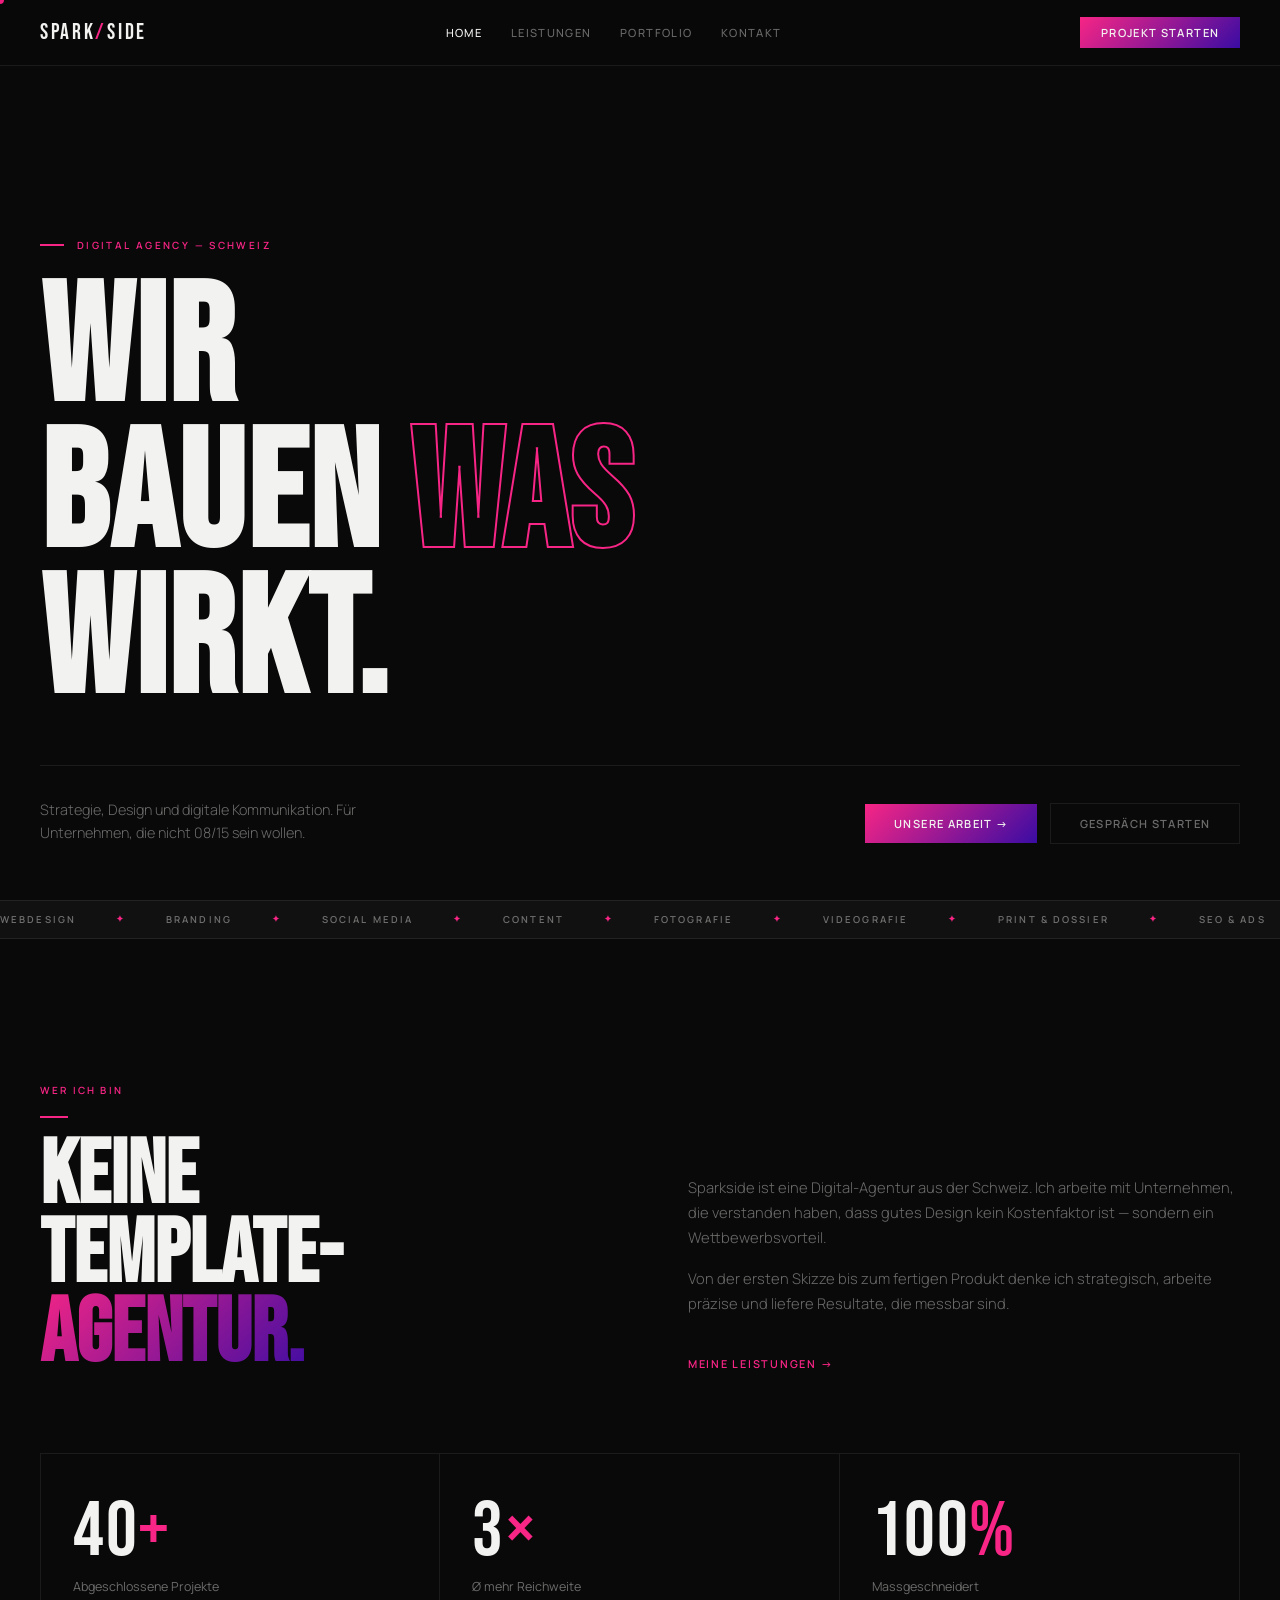
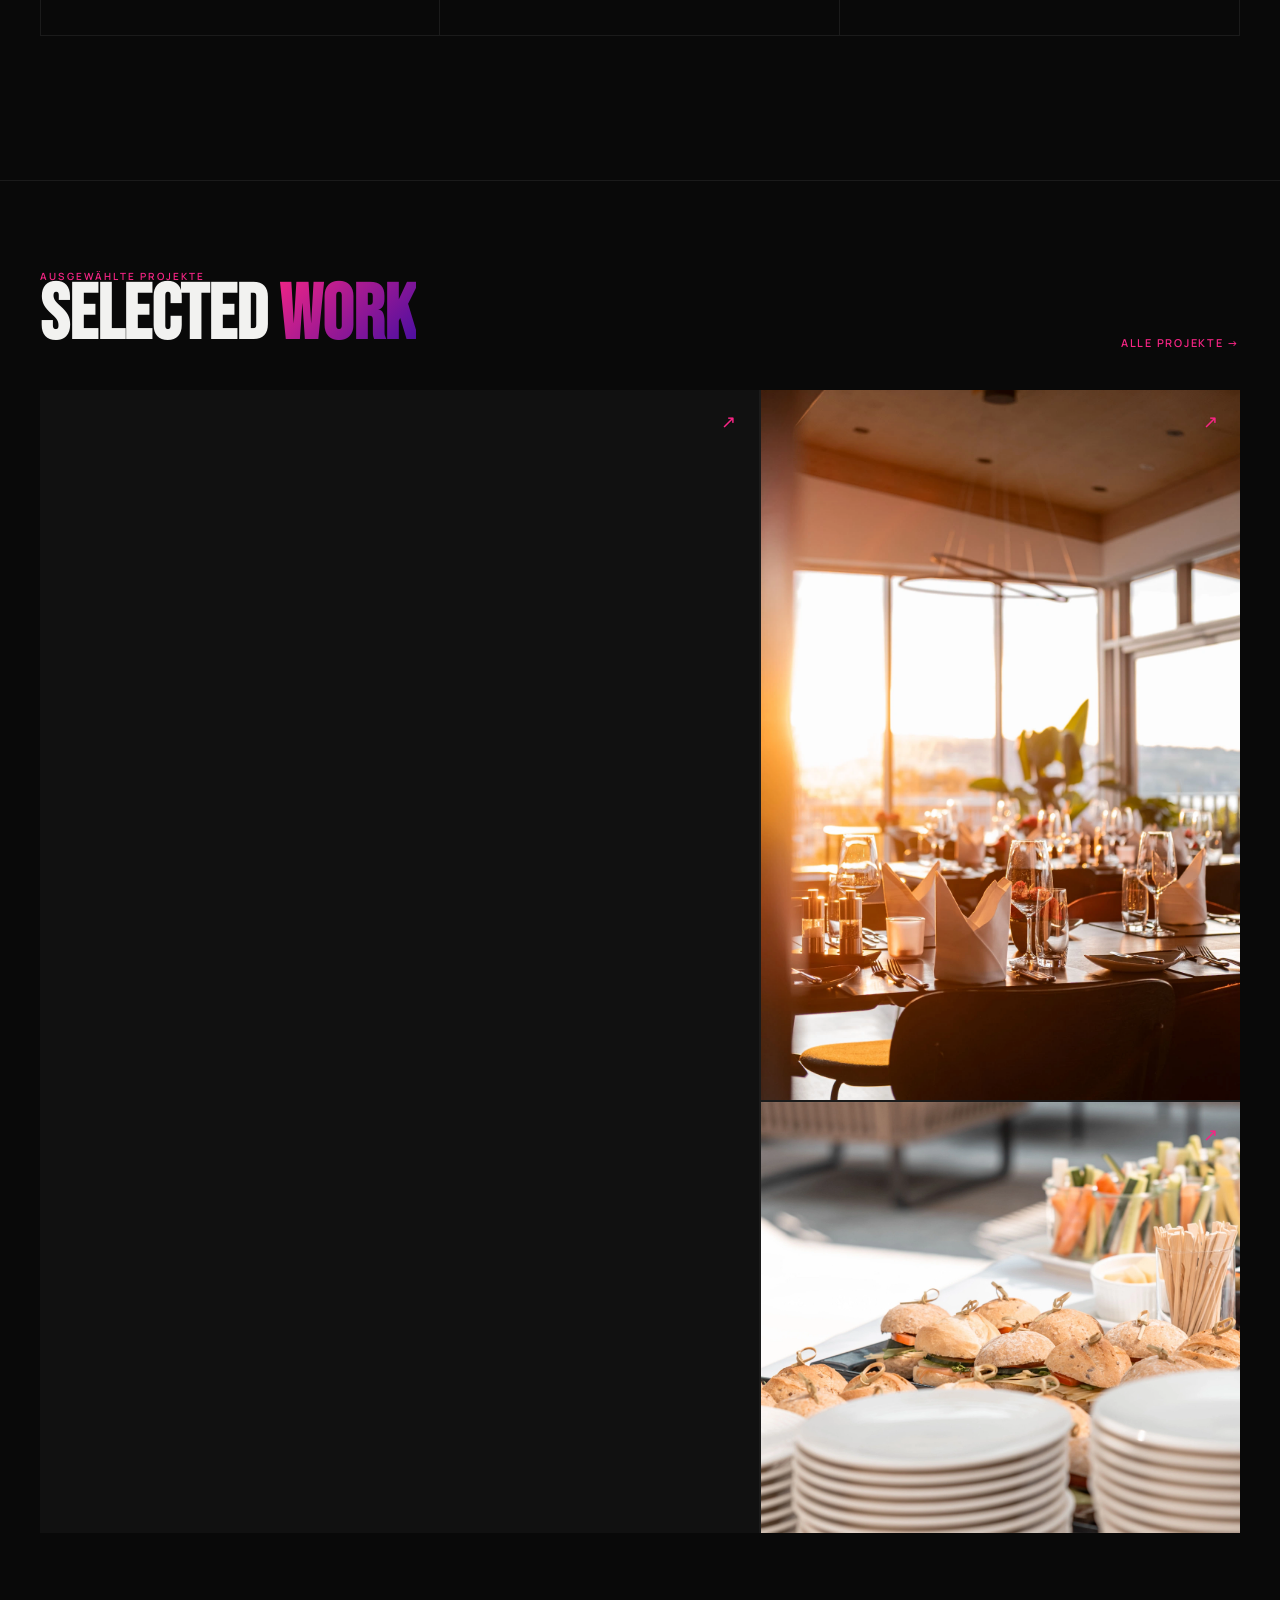
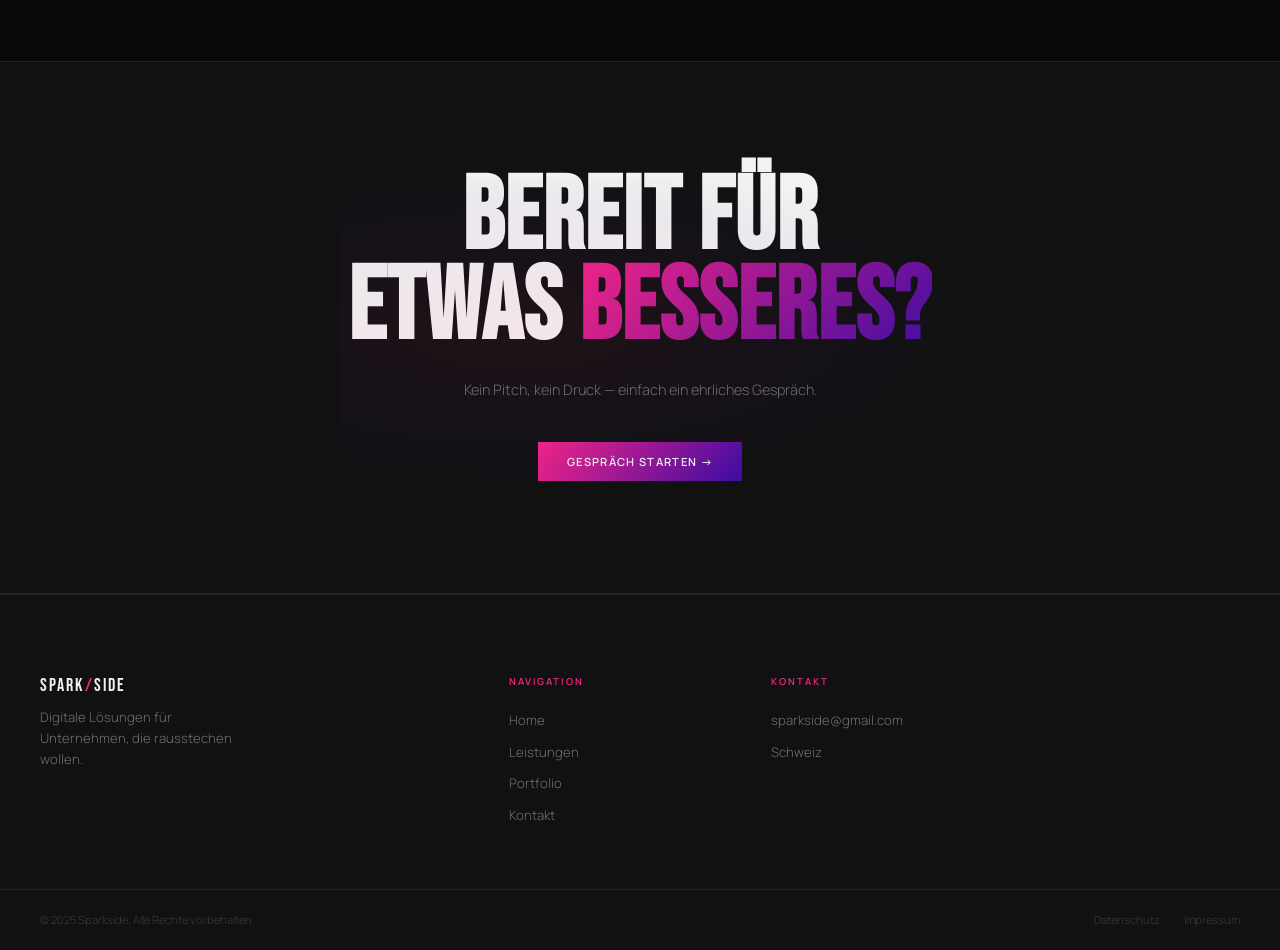
==== index.html @ 6afa2f3f "Initial commit: SparkSide website" ====
<!DOCTYPE html>
<html lang="de">

<head>
  <meta charset="UTF-8" />
  <meta name="viewport" content="width=device-width, initial-scale=1.0" />
  <title>Sparkside — Digital Agency</title>
  <link href="https://fonts.googleapis.com/css2?family=Bebas+Neue&family=Manrope:wght@300;400;500;600&display=swap"
    rel="stylesheet" />
  <link rel="stylesheet" href="style.css" />
</head>

<body>
  <div id="cur"></div>

  <nav id="nav">
    <div class="nav-in">
      <a class="logo" href="index.html">SPARK<span>/</span>SIDE</a>
      <ul class="nl">
        <li><a href="index.html" class="on">Home</a></li>
        <li><a href="services.html">Leistungen</a></li>
        <li><a href="portfolio.html">Portfolio</a></li>
        <li><a href="contact.html">Kontakt</a></li>
      </ul>
      <a class="ncta" href="contact.html?typ=projekt">Projekt starten</a>
      <button class="burg" id="burg" aria-label="Menü"><span></span><span></span><span></span></button>
    </div>
  </nav>

  <div class="drw" id="drw">
    <a href="index.html" onclick="closeDrawer()">Home</a>
    <a href="services.html" onclick="closeDrawer()">Leistungen</a>
    <a href="portfolio.html" onclick="closeDrawer()">Portfolio</a>
    <a href="contact.html" onclick="closeDrawer()">Kontakt</a>
    <a class="drw-cta" href="contact.html?typ=projekt" onclick="closeDrawer()">Projekt starten →</a>
  </div>

  <div class="spacer"></div>

  <main>
    <div class="hero">
      <p class="hero-kick rv">Digital Agency — Schweiz</p>
      <h1 class="rv d1">WIR<br>BAUEN <span class="st">WAS</span><br>WIRKT.</h1>
      <div class="hero-row rv d2">
        <p class="hero-sub">Strategie, Design und digitale Kommunikation. Für Unternehmen, die nicht 08/15 sein wollen.
        </p>
        <div class="hero-btns">
          <a class="btn btn-g" href="portfolio.html">Unsere Arbeit →</a>
          <a class="btn btn-o" href="contact.html">Gespräch starten</a>
        </div>
      </div>
    </div>

    <div class="tick-wrap">
      <div class="tick-t">
        <span>Webdesign</span><span class="s">✦</span><span>Branding</span><span class="s">✦</span>
        <span>Social Media</span><span class="s">✦</span><span>Content</span><span class="s">✦</span>
        <span>Fotografie</span><span class="s">✦</span><span>Videografie</span><span class="s">✦</span>
        <span>Print & Dossier</span><span class="s">✦</span><span>SEO & Ads</span><span class="s">✦</span>
        <span>Webdesign</span><span class="s">✦</span><span>Branding</span><span class="s">✦</span>
        <span>Social Media</span><span class="s">✦</span><span>Content</span><span class="s">✦</span>
        <span>Fotografie</span><span class="s">✦</span><span>Videografie</span><span class="s">✦</span>
        <span>Print & Dossier</span><span class="s">✦</span><span>SEO & Ads</span><span class="s">✦</span>
      </div>
    </div>

    <div class="intro">
      <div class="intro-g">
        <div class="rv">
          <p class="tag">Wer ich bin</p>
          <div style="width:28px;height:1.5px;background:var(--g);margin:1.2rem 0"></div>
          <h2>KEINE<br>TEMPLATE-<br><span>AGENTUR.</span></h2>
        </div>
        <div class="intro-r rv d2">
          <p>Sparkside ist eine Digital-Agentur aus der Schweiz. Ich arbeite mit Unternehmen, die verstanden haben, dass
            gutes Design kein Kostenfaktor ist — sondern ein Wettbewerbsvorteil.</p>
          <p>Von der ersten Skizze bis zum fertigen Produkt denke ich strategisch, arbeite präzise und liefere
            Resultate, die messbar sind.</p>
          <a class="tlink" style="margin-top:1.5rem" href="services.html">Meine Leistungen →</a>
        </div>
      </div>

      <div class="stats rv d3">
        <div class="stat">
          <div class="sn">40<span>+</span></div>
          <div class="sl">Abgeschlossene Projekte</div>
        </div>
        <div class="stat">
          <div class="sn">3<span>×</span></div>
          <div class="sl">Ø mehr Reichweite</div>
        </div>
        <div class="stat">
          <div class="sn">100<span>%</span></div>
          <div class="sl">Massgeschneidert</div>
        </div>
      </div>
    </div>

    <div class="sec" style="padding-top:5.5rem">
      <div class="wh rv">
        <div>
          <p class="tag">Ausgewählte Projekte</p>
          <h2>SELECTED <span>WORK</span></h2>
        </div>
        <a class="tlink" href="portfolio.html">Alle Projekte →</a>
      </div>

      <div class="wg rv d1">
        <!-- Featured: All in One Bar Ebikon -->
        <a class="wi tall" href="projekt-all-in-one-bar.html">
          <div class="wi-img">
            <video autoplay muted loop playsinline
              style="width:100%;height:100%;object-fit:cover;display:block;position:absolute;inset:0;">
              <source src="assets/videos/bar-reel.mp4" type="video/mp4" />
            </video>
          </div>
          <div class="wi-info">
            <div class="wi-title">ALL IN ONE BAR</div>
            <div class="wi-cat">Fotografie · Videografie · Content</div>
          </div>
          <div class="wi-arr">↗</div>
          <div class="wi-lbl" style="padding:1rem 1.4rem 1.4rem">
            <div>
              <div class="wi-lbl-t">All in One Bar Ebikon</div>
              <div class="wi-lbl-c">Fotografie · Videografie · Content</div>
            </div>
          </div>
        </a>

        <!-- Restaurant Sempia -->
        <a class="wi" href="projekt-sempia.html">
          <div class="wi-img">
            <img src="assets/sempia/_DSF0031.webp" alt="Restaurant Sempia Nottwil — Fotografie" loading="lazy" />
          </div>
          <div class="wi-info">
            <div class="wi-title">RESTAURANT SEMPIA</div>
            <div class="wi-cat">Fotografie · Video-Ad · Content</div>
          </div>
          <div class="wi-arr">↗</div>
          <div class="wi-lbl" style="padding:1rem 1.4rem 1.4rem">
            <div>
              <div class="wi-lbl-t">Restaurant Sempia Nottwil</div>
              <div class="wi-lbl-c">Fotografie · Video-Ad · Content</div>
            </div>
          </div>
        </a>

        <!-- Hotel Sempachersee -->
        <a class="wi" href="projekt-hotel-sempachersee.html">
          <div class="wi-img">
            <img src="assets/lago/lago-4.webp" alt="Hotel Sempachersee — Bar & Lounge LAGO" loading="lazy" />
          </div>
          <div class="wi-info">
            <div class="wi-title">HOTEL SEMPACHERSEE</div>
            <div class="wi-cat">Fotografie · Print Design · Grafik</div>
          </div>
          <div class="wi-arr">↗</div>
          <div class="wi-lbl" style="padding:1rem 1.4rem 1.4rem">
            <div>
              <div class="wi-lbl-t">Hotel Sempachersee</div>
              <div class="wi-lbl-c">Fotografie · Print Design · Grafik</div>
            </div>
          </div>
        </a>
      </div>
    </div>

    <div class="cta">
      <h2>BEREIT FÜR<br>ETWAS <span>BESSERES?</span></h2>
      <p>Kein Pitch, kein Druck — einfach ein ehrliches Gespräch.</p>
      <a class="btn btn-g" href="contact.html">Gespräch starten →</a>
    </div>
  </main>

  <footer class="foot">
    <div class="foot-top">
      <div>
        <div class="fl">SPARK<span>/</span>SIDE</div>
        <p class="ft-tag">Digitale Lösungen für Unternehmen, die rausstechen wollen.</p>
      </div>
      <div class="fcol">
        <h5>Navigation</h5>
        <ul>
          <li><a href="index.html">Home</a></li>
          <li><a href="services.html">Leistungen</a></li>
          <li><a href="portfolio.html">Portfolio</a></li>
          <li><a href="contact.html">Kontakt</a></li>
        </ul>
      </div>
      <div class="fcol">
        <h5>Kontakt</h5>
        <ul>
          <li><a href="mailto:sparkside@gmail.com">sparkside@gmail.com</a></li>
          <li><span style="font-size:.82rem;color:var(--dim)">Schweiz</span></li>
        </ul>
      </div>
    </div>
    <div class="foot-bot">
      <span class="fcp">© 2025 Sparkside. Alle Rechte vorbehalten.</span>
      <div class="flg"><a href="#">Datenschutz</a><a href="#">Impressum</a></div>
    </div>
  </footer>

  <script src="script.js"></script>
</body>

</html>
---- style.css ----
:root {
  --bg:    #090909;
  --bg2:   #111111;
  --bg3:   #191919;
  --g:     #f72585;
  --gd:    #c91f6c;
  --p2:    #3a0ca3;
  --grad:  linear-gradient(135deg, #f72585, #3a0ca3);
  --w:     #f2f2f0;
  --dim:   rgba(242,242,240,0.42);
  --dimr:  rgba(242,242,240,0.14);
  --bdr:   rgba(242,242,240,0.08);
  --fh:    'Bebas Neue', sans-serif;
  --fb:    'Manrope', sans-serif;
  --nav:   66px;
}

*,
*::before,
*::after {
  box-sizing: border-box;
  margin: 0;
  padding: 0;
}

html {
  scroll-behavior: smooth;
}

body {
  background: var(--bg);
  color: var(--w);
  font-family: var(--fb);
  font-weight: 300;
  -webkit-font-smoothing: antialiased;
  overflow-x: hidden;
}

a {
  color: inherit;
  text-decoration: none;
}

ul {
  list-style: none;
}

img,
svg {
  display: block;
  max-width: 100%;
}

button,
input,
select,
textarea {
  font: inherit;
}

/* Cursor */
#cur {
  position: fixed;
  width: 8px;
  height: 8px;
  background: var(--g);
  border-radius: 50%;
  pointer-events: none;
  z-index: 9999;
  transform: translate(-50%, -50%);
  transition: width .2s, height .2s;
  mix-blend-mode: difference;
}

#cur.big {
  width: 40px;
  height: 40px;
}

/* Nav */
nav {
  position: fixed;
  top: 0;
  left: 0;
  right: 0;
  height: var(--nav);
  z-index: 800;
  background: rgba(9,9,9,0.93);
  backdrop-filter: blur(18px);
  border-bottom: 1px solid var(--bdr);
  transition: border-color .3s, background .3s;
}

nav.sc {
  border-color: rgba(247,37,133,.18);
}

.nav-in {
  max-width: 1300px;
  margin: 0 auto;
  padding: 0 2.5rem;
  height: 100%;
  display: flex;
  align-items: center;
  justify-content: space-between;
  gap: 1rem;
}

.logo {
  font-family: var(--fh);
  font-size: 1.4rem;
  letter-spacing: .12em;
  color: var(--w);
  cursor: pointer;
  display: inline-flex;
  align-items: center;
  flex-shrink: 0;
}

.logo span {
  color: var(--g);
}

.nl {
  display: flex;
  align-items: center;
}

.nl li {
  display: flex;
}

.nl a {
  font-size: .7rem;
  font-weight: 500;
  letter-spacing: .12em;
  text-transform: uppercase;
  color: var(--dim);
  padding: .45rem .9rem;
  cursor: pointer;
  transition: color .2s;
  display: inline-flex;
  align-items: center;
}

.nl a:hover,
.nl a.on,
.nl a[aria-current="page"] {
  color: var(--w);
}

.ncta {
  font-size: .7rem;
  font-weight: 600;
  letter-spacing: .12em;
  text-transform: uppercase;
  color: var(--w);
  background: var(--grad);
  padding: .52rem 1.3rem;
  cursor: pointer;
  transition: filter .25s, transform .15s;
  display: inline-flex;
  align-items: center;
  justify-content: center;
  white-space: nowrap;
  flex-shrink: 0;
}

.ncta:hover {
  filter: brightness(1.14);
  transform: translateY(-1px);
}

.burg {
  display: none;
  flex-direction: column;
  gap: 5px;
  background: none;
  border: none;
  cursor: pointer;
  padding: 6px;
}

.burg span {
  display: block;
  width: 22px;
  height: 1.5px;
  background: var(--w);
  transition: transform .3s, opacity .3s;
}

.burg.open span:nth-child(1) {
  transform: translateY(6.5px) rotate(45deg);
}

.burg.open span:nth-child(2) {
  opacity: 0;
}

.burg.open span:nth-child(3) {
  transform: translateY(-6.5px) rotate(-45deg);
}

.drw {
  display: none;
  position: fixed;
  top: var(--nav);
  left: 0;
  right: 0;
  background: var(--bg2);
  border-bottom: 1px solid var(--bdr);
  padding: 2rem 2.5rem 3rem;
  z-index: 799;
}

.drw.open {
  display: block;
}

.drw a {
  display: block;
  font-family: var(--fh);
  font-size: 2.8rem;
  letter-spacing: .06em;
  color: var(--dim);
  padding: .2rem 0;
  border-bottom: 1px solid var(--bdr);
  cursor: pointer;
  transition: color .15s;
}

.drw a:hover {
  color: var(--g);
}

.drw-cta {
  display: inline-flex !important;
  align-items: center;
  justify-content: center;
  margin-top: 1.8rem;
  font-size: .7rem !important;
  font-family: var(--fb) !important;
  font-weight: 600;
  letter-spacing: .14em;
  text-transform: uppercase;
  background: var(--grad) !important;
  color: var(--w) !important;
  padding: .65rem 1.6rem !important;
  border: none !important;
  cursor: pointer;
  transition: filter .25s;
}

.drw-cta:hover {
  filter: brightness(1.14);
  color: var(--w) !important;
}

.spacer {
  height: var(--nav);
}

/* Shared */
main {
  width: 100%;
}

.tag {
  font-size: .62rem;
  font-weight: 600;
  letter-spacing: .22em;
  text-transform: uppercase;
  color: var(--g);
}

.w-wrap {
  max-width: 1300px;
  margin: 0 auto;
  padding: 0 2.5rem;
}

.sec {
  padding: 8rem 2.5rem;
  max-width: 1300px;
  margin: 0 auto;
}

.rv {
  opacity: 0;
  transform: translateY(28px);
  transition:
    opacity .75s cubic-bezier(.22,1,.36,1),
    transform .75s cubic-bezier(.22,1,.36,1);
}

.rv.in {
  opacity: 1;
  transform: none;
}

.rv.d1 { transition-delay: .1s; }
.rv.d2 { transition-delay: .2s; }
.rv.d3 { transition-delay: .3s; }
.rv.d4 { transition-delay: .4s; }

.tlink {
  font-size: .68rem;
  font-weight: 600;
  letter-spacing: .16em;
  text-transform: uppercase;
  color: var(--g);
  cursor: pointer;
  display: inline-flex;
  align-items: center;
  gap: .5rem;
  transition: gap .2s;
}

.tlink:hover {
  gap: .9rem;
}

.btn {
  font-size: .7rem;
  font-weight: 600;
  letter-spacing: .12em;
  text-transform: uppercase;
  padding: .75rem 1.8rem;
  cursor: pointer;
  border: none;
  display: inline-flex;
  align-items: center;
  justify-content: center;
  transition: background .2s, color .2s, transform .15s, border-color .2s, filter .25s;
  font-family: var(--fb);
  white-space: nowrap;
}

.btn:hover {
  transform: translateY(-2px);
}

.btn-g {
  background: var(--grad);
  color: var(--w);
}

.btn-g:hover {
  filter: brightness(1.14);
}

.btn-o {
  background: transparent;
  color: var(--dim);
  border: 1px solid var(--bdr);
}

.btn-o:hover {
  color: var(--w);
  border-color: var(--dimr);
}

/* Hero */
.hero {
  min-height: calc(100vh - var(--nav));
  display: flex;
  flex-direction: column;
  justify-content: flex-end;
  padding: 0 2.5rem 3.5rem;
  max-width: 1300px;
  margin: 0 auto;
}

.hero-kick {
  font-size: .62rem;
  font-weight: 600;
  letter-spacing: .24em;
  text-transform: uppercase;
  color: var(--g);
  margin-bottom: 1.6rem;
  display: flex;
  align-items: center;
  gap: .8rem;
}

.hero-kick::before {
  content: '';
  width: 24px;
  height: 1.5px;
  background: var(--g);
}

.hero h1 {
  font-family: var(--fh);
  font-size: clamp(5rem, 13vw, 14rem);
  line-height: .88;
  letter-spacing: .01em;
  color: var(--w);
}

.hero h1 .st {
  color: transparent;
  -webkit-text-stroke: 2px var(--g);
}

.hero-row {
  display: flex;
  align-items: flex-end;
  justify-content: space-between;
  margin-top: 3rem;
  padding-top: 2rem;
  border-top: 1px solid var(--bdr);
  flex-wrap: wrap;
  gap: 2rem;
}

.hero-sub {
  font-size: .9rem;
  color: var(--dim);
  max-width: 320px;
  line-height: 1.6;
}

.hero-btns {
  display: flex;
  gap: .8rem;
  align-items: center;
  flex-wrap: wrap;
}

/* Ticker */
.tick-wrap {
  overflow: hidden;
  border-top: 1px solid var(--bdr);
  border-bottom: 1px solid var(--bdr);
  background: var(--bg2);
  padding: .75rem 0;
}

.tick-t {
  display: flex;
  gap: 2.5rem;
  animation: tick 26s linear infinite;
  white-space: nowrap;
  width: max-content;
}

.tick-t span {
  font-size: .6rem;
  font-weight: 600;
  letter-spacing: .22em;
  text-transform: uppercase;
  color: var(--dim);
  flex-shrink: 0;
}

.tick-t .s {
  color: var(--g);
  font-size: .55rem;
}

@keyframes tick {
  from { transform: translateX(0); }
  to   { transform: translateX(-50%); }
}

/* Intro */
.intro {
  padding: 9rem 2.5rem;
  max-width: 1300px;
  margin: 0 auto;
  border-bottom: 1px solid var(--bdr);
}

.intro-g {
  display: grid;
  grid-template-columns: 1fr 1fr;
  gap: 6rem;
  align-items: end;
}

.intro-g h2 {
  font-family: var(--fh);
  font-size: clamp(3rem, 7vw, 7rem);
  line-height: .88;
  color: var(--w);
}

.intro-g h2 span {
  background: var(--grad);
  -webkit-background-clip: text;
  -webkit-text-fill-color: transparent;
  background-clip: text;
}

.intro-r p {
  font-size: .92rem;
  color: var(--dim);
  line-height: 1.7;
  margin-bottom: 1rem;
}

.stats {
  display: grid;
  grid-template-columns: repeat(3, 1fr);
  margin-top: 5rem;
  border: 1px solid var(--bdr);
}

.stat {
  padding: 2.5rem 2rem;
  border-right: 1px solid var(--bdr);
  transition: background .2s;
}

.stat:last-child {
  border-right: none;
}

.stat:hover {
  background: var(--bg2);
}

.sn {
  font-family: var(--fh);
  font-size: clamp(3rem, 6vw, 5.5rem);
  line-height: 1;
  color: var(--w);
  letter-spacing: .02em;
}

.sn span {
  color: var(--g);
}

.sl {
  font-size: .78rem;
  color: var(--dim);
  margin-top: .4rem;
  font-weight: 400;
}

/* Work */
.wh {
  display: flex;
  justify-content: space-between;
  align-items: flex-end;
  margin-bottom: 2.5rem;
  flex-wrap: wrap;
  gap: 1rem;
}

.wh h2 {
  font-family: var(--fh);
  font-size: clamp(3rem, 6vw, 6rem);
  line-height: .88;
  color: var(--w);
}

.wh h2 span {
  background: var(--grad);
  -webkit-background-clip: text;
  -webkit-text-fill-color: transparent;
  background-clip: text;
}

.wg {
  display: grid;
  grid-template-columns: 1.5fr 1fr;
  grid-template-rows: auto auto;
  gap: 2px;
  background: var(--bdr);
}

.wi {
  position: relative;
  overflow: hidden;
  background: var(--bg2);
  cursor: pointer;
  display: block;
}

.wi.tall {
  grid-row: 1 / 3;
}

.wi-img {
  overflow: hidden;
  height: 100%;
  min-height: 260px;
}

.wi-ph {
  width: 100%;
  height: 100%;
  min-height: inherit;
  display: flex;
  align-items: center;
  justify-content: center;
  transition: transform .7s cubic-bezier(.22,1,.36,1);
}

.wi:hover .wi-ph {
  transform: scale(1.04);
}

.ph1 { background: #101210; }
.ph2 { background: #0e0e14; }
.ph3 { background: #100e0e; }

.wi-ph span {
  font-size: .58rem;
  letter-spacing: .14em;
  text-transform: uppercase;
  color: rgba(242,242,240,.1);
}

.wi::before {
  content: '';
  position: absolute;
  bottom: 0;
  left: 0;
  height: 2px;
  width: 0;
  background: var(--grad);
  transition: width .4s cubic-bezier(.22,1,.36,1);
  z-index: 2;
}

.wi:hover::before {
  width: 100%;
}

.wi-info {
  position: absolute;
  bottom: 0;
  left: 0;
  right: 0;
  padding: 1.4rem 1.6rem;
  background: linear-gradient(to top, rgba(9,9,9,.88) 0%, transparent 100%);
  transform: translateY(4px);
  opacity: 0;
  transition: opacity .3s, transform .3s;
}

.wi:hover .wi-info {
  opacity: 1;
  transform: none;
}

.wi-title {
  font-family: var(--fh);
  font-size: 1.3rem;
  letter-spacing: .05em;
  color: var(--w);
  margin-bottom: .2rem;
}

.wi-cat {
  font-size: .62rem;
  font-weight: 600;
  letter-spacing: .14em;
  text-transform: uppercase;
  color: var(--g);
}

.wi-arr {
  position: absolute;
  top: 1.2rem;
  right: 1.4rem;
  font-size: 1.1rem;
  color: var(--g);
  transition: transform .25s;
}

.wi:hover .wi-arr {
  transform: translate(3px, -3px);
}

.wi-lbl {
  padding: 1rem 0 .2rem;
  display: flex;
  justify-content: space-between;
  align-items: center;
}

.wi-lbl-t {
  font-family: var(--fh);
  font-size: .95rem;
  letter-spacing: .04em;
  color: var(--w);
}

.wi-lbl-c {
  font-size: .62rem;
  color: var(--dim);
}

/* CTA */
.cta {
  padding: 7rem 2.5rem;
  text-align: center;
  background: var(--bg2);
  border-top: 1px solid var(--bdr);
  border-bottom: 1px solid var(--bdr);
  position: relative;
  overflow: hidden;
}

.cta::after {
  content: '';
  position: absolute;
  top: 50%;
  left: 50%;
  transform: translate(-50%, -50%);
  width: 600px;
  height: 300px;
  background: radial-gradient(ellipse at 30%, rgba(247,37,133,.06) 0%, rgba(58,12,163,.04) 60%, transparent 80%);
  pointer-events: none;
}

.cta h2 {
  font-family: var(--fh);
  font-size: clamp(3rem, 8vw, 8.5rem);
  line-height: .88;
  color: var(--w);
  margin-bottom: 1.5rem;
  letter-spacing: .01em;
}

.cta h2 span {
  background: var(--grad);
  -webkit-background-clip: text;
  -webkit-text-fill-color: transparent;
  background-clip: text;
}

.cta p {
  font-size: .9rem;
  color: var(--dim);
  margin-bottom: 2.5rem;
  line-height: 1.6;
}

/* Page header */
.ph {
  padding: 6.5rem 2.5rem 4rem;
  max-width: 1300px;
  margin: 0 auto;
  border-bottom: 1px solid var(--bdr);
}

.ph h1 {
  font-family: var(--fh);
  font-size: clamp(4rem, 10vw, 10rem);
  line-height: .86;
  letter-spacing: .01em;
  color: var(--w);
  margin-top: 1.4rem;
}

.ph h1 span {
  background: var(--grad);
  -webkit-background-clip: text;
  -webkit-text-fill-color: transparent;
  background-clip: text;
}

/* Services */
.svl {
  max-width: 1300px;
  margin: 0 auto;
}

.svi {
  display: grid;
  grid-template-columns: 60px 1fr 140px;
  gap: 2.5rem;
  align-items: start;
  padding: 3rem 2.5rem;
  border-bottom: 1px solid var(--bdr);
  transition: background .2s;
  position: relative;
  overflow: hidden;
}

.svi::before {
  content: '';
  position: absolute;
  left: 0;
  top: 0;
  bottom: 0;
  width: 0;
  background: var(--grad);
  transition: width .4s cubic-bezier(.22,1,.36,1);
}

.svi:hover::before {
  width: 2px;
}

.svi:hover {
  background: var(--bg2);
}

.svi-n {
  font-family: var(--fh);
  font-size: .82rem;
  letter-spacing: .1em;
  color: var(--g);
  padding-top: .3rem;
}

.svi-b h3 {
  font-family: var(--fh);
  font-size: clamp(1.6rem, 3vw, 2.5rem);
  letter-spacing: .04em;
  color: var(--w);
  margin-bottom: .7rem;
  line-height: 1;
}

.svi-b p {
  font-size: .87rem;
  color: var(--dim);
  line-height: 1.65;
  max-width: 500px;
}

.stags {
  display: flex;
  flex-wrap: wrap;
  gap: .3rem;
  margin-top: 1rem;
}

.stag {
  font-size: .6rem;
  font-weight: 600;
  letter-spacing: .1em;
  text-transform: uppercase;
  border: 1px solid var(--bdr);
  color: var(--dim);
  padding: .2rem .55rem;
  transition: border-color .2s, color .2s;
}

.svi:hover .stag {
  border-color: rgba(247,37,133,.22);
  color: rgba(247,37,133,.75);
}

.svi-p {
  font-size: .8rem;
  color: var(--dim);
  padding-top: .3rem;
  text-align: right;
  font-weight: 400;
}

/* Portfolio */
.pg {
  max-width: 1300px;
  margin: 0 auto;
  padding: 4rem 2.5rem 8rem;
  display: grid;
  grid-template-columns: 1fr 1fr;
  gap: 2.5rem;
}

.pi {
  cursor: pointer;
  position: relative;
  display: block;
}

.pi-img {
  aspect-ratio: 4 / 3;
  overflow: hidden;
  position: relative;
}

.pi-in {
  width: 100%;
  height: 100%;
  transition: transform .65s cubic-bezier(.22,1,.36,1);
}

.pi:hover .pi-in {
  transform: scale(1.05);
}

.pph {
  display: flex;
  align-items: center;
  justify-content: center;
  font-size: .58rem;
  letter-spacing: .14em;
  text-transform: uppercase;
  color: rgba(242,242,240,.1);
}

.pi-line {
  height: 1.5px;
  background: var(--bdr);
  margin: 1.3rem 0 1.1rem;
  transition: background .3s;
}

.pi:hover .pi-line {
  background: var(--g);
}

.pi-meta {
  display: flex;
  justify-content: space-between;
  align-items: flex-end;
  gap: 1rem;
}

.pi-t {
  font-family: var(--fh);
  font-size: 1.2rem;
  letter-spacing: .05em;
  color: var(--w);
  margin-bottom: .25rem;
  line-height: 1;
}

.pi-c {
  font-size: .62rem;
  font-weight: 500;
  letter-spacing: .1em;
  text-transform: uppercase;
  color: var(--dim);
}

.pi-a {
  font-size: 1.1rem;
  color: var(--g);
  transition: transform .25s;
  flex-shrink: 0;
}

.pi:hover .pi-a {
  transform: translate(3px, -3px);
}

/* Contact */
.cg {
  max-width: 1300px;
  margin: 0 auto;
  padding: 0 2.5rem 8rem;
  display: grid;
  grid-template-columns: 1fr 1.15fr;
  gap: 7rem;
  align-items: start;
}

.cl h2 {
  font-family: var(--fh);
  font-size: clamp(3rem, 6vw, 6.5rem);
  line-height: .86;
  letter-spacing: .01em;
  color: var(--w);
  margin: 1.4rem 0 1.5rem;
}

.cl h2 span {
  background: var(--grad);
  -webkit-background-clip: text;
  -webkit-text-fill-color: transparent;
  background-clip: text;
}

.cl p {
  font-size: .9rem;
  color: var(--dim);
  line-height: 1.65;
  margin-bottom: 3rem;
}

.cdet {
  padding: 1.2rem 0;
  border-bottom: 1px solid var(--bdr);
  display: flex;
  gap: 1rem;
  align-items: flex-start;
}

.cdet-ic {
  width: 30px;
  height: 30px;
  flex-shrink: 0;
  border: 1px solid var(--bdr);
  display: flex;
  align-items: center;
  justify-content: center;
  margin-top: 2px;
  transition: border-color .2s;
}

.cdet:hover .cdet-ic {
  border-color: var(--g);
}

.cdet-ic svg {
  width: 12px;
  height: 12px;
  stroke: var(--g);
  fill: none;
  stroke-width: 1.8;
}

.cdet-l {
  font-size: .6rem;
  font-weight: 600;
  letter-spacing: .18em;
  text-transform: uppercase;
  color: var(--g);
  margin-bottom: .2rem;
}

.cdet-v {
  font-size: .87rem;
  color: var(--dim);
}

.cf {
  display: flex;
  flex-direction: column;
  gap: 1.2rem;
}

.fg {
  display: flex;
  flex-direction: column;
  gap: .45rem;
}

.fg label {
  font-size: .6rem;
  font-weight: 600;
  letter-spacing: .18em;
  text-transform: uppercase;
  color: var(--dim);
}

.fg input,
.fg textarea,
.fg select {
  background: var(--bg2);
  border: 1px solid var(--bdr);
  color: var(--w);
  font-family: var(--fb);
  font-size: .87rem;
  font-weight: 300;
  padding: .85rem 1rem;
  outline: none;
  width: 100%;
  transition: border-color .25s, background .25s;
  -webkit-appearance: none;
  appearance: none;
  border-radius: 0;
}

.fg input:focus,
.fg textarea:focus,
.fg select:focus {
  border-color: rgba(247,37,133,.5);
}

.fg select {
  background-image: url("data:image/svg+xml,%3Csvg xmlns='http://www.w3.org/2000/svg' width='10' height='6' viewBox='0 0 10 6'%3E%3Cpath d='M0 0l5 6 5-6z' fill='rgba(242,242,240,0.35)'/%3E%3C/svg%3E");
  background-repeat: no-repeat;
  background-position: right 1rem center;
  padding-right: 2.5rem;
}

.fg input::placeholder,
.fg textarea::placeholder {
  color: rgba(242,242,240,.18);
}

.fg textarea {
  resize: vertical;
  min-height: 125px;
}

.fg select option {
  background: var(--bg);
}

.fr {
  display: grid;
  grid-template-columns: 1fr 1fr;
  gap: 1.2rem;
}

.fsub {
  font-size: .72rem;
  font-weight: 600;
  letter-spacing: .14em;
  text-transform: uppercase;
  background: var(--grad);
  color: var(--w);
  border: none;
  padding: .95rem 2.5rem;
  cursor: pointer;
  align-self: flex-start;
  transition: filter .25s, transform .15s;
  margin-top: .3rem;
  font-family: var(--fb);
}

.fsub:hover {
  filter: brightness(1.14);
  transform: translateY(-1px);
}

.fsub:disabled {
  opacity: .5;
  cursor: not-allowed;
  transform: none;
}

/* Footer */
.foot {
  background: var(--bg2);
  border-top: 1px solid var(--bdr);
}

.foot-top {
  max-width: 1300px;
  margin: 0 auto;
  padding: 5rem 2.5rem 4rem;
  display: grid;
  grid-template-columns: 2fr 1fr 1fr 1fr;
  gap: 3.5rem;
}

.fl {
  font-family: var(--fh);
  font-size: 1.1rem;
  letter-spacing: .12em;
  color: var(--w);
  margin-bottom: .7rem;
}

.fl span {
  color: var(--g);
}

.ft-tag {
  font-size: .82rem;
  color: var(--dim);
  max-width: 200px;
  line-height: 1.6;
  margin-bottom: 1.6rem;
}

.fsoc {
  display: flex;
  gap: .5rem;
}

.fsoc a {
  width: 30px;
  height: 30px;
  border: 1px solid var(--bdr);
  display: flex;
  align-items: center;
  justify-content: center;
  color: var(--dim);
  transition: border-color .2s, color .2s;
}

.fsoc a:hover {
  border-color: var(--g);
  color: var(--g);
}

.fsoc svg {
  width: 12px;
  height: 12px;
  fill: currentColor;
}

.fcol h5 {
  font-size: .6rem;
  font-weight: 600;
  letter-spacing: .2em;
  text-transform: uppercase;
  color: var(--g);
  margin-bottom: 1.3rem;
}

.fcol ul {
  display: flex;
  flex-direction: column;
  gap: .6rem;
}

.fcol ul a,
.fcol ul span {
  font-size: .82rem;
  color: var(--dim);
  cursor: pointer;
  transition: color .2s;
}

.fcol ul a:hover {
  color: var(--w);
}

.foot-bot {
  border-top: 1px solid var(--bdr);
  max-width: 1300px;
  margin: 0 auto;
  padding: 1.4rem 2.5rem;
  display: flex;
  justify-content: space-between;
  align-items: center;
  flex-wrap: wrap;
  gap: 1rem;
}

.fcp {
  font-size: .7rem;
  color: rgba(242,242,240,.18);
}

.flg {
  display: flex;
  gap: 1.5rem;
}

.flg a {
  font-size: .7rem;
  color: rgba(242,242,240,.18);
  cursor: pointer;
  transition: color .2s;
}

.flg a:hover {
  color: var(--g);
}

/* Responsive */
@media (max-width: 960px) {
  .nl,
  .ncta {
    display: none;
  }

  .burg {
    display: flex;
  }

  .intro-g {
    grid-template-columns: 1fr;
    gap: 3rem;
  }

  .stats {
    grid-template-columns: 1fr 1fr;
  }

  .wg {
    grid-template-columns: 1fr;
  }

  .wi.tall {
    grid-row: auto;
  }

  .svi {
    grid-template-columns: 40px 1fr;
  }

  .svi-p {
    display: none;
  }

  .pg {
    grid-template-columns: 1fr;
  }

  .cg {
    grid-template-columns: 1fr;
    gap: 3rem;
  }

  .fr {
    grid-template-columns: 1fr;
  }

  .foot-top {
    grid-template-columns: 1fr 1fr;
    gap: 2.5rem;
  }
}

@media (max-width: 580px) {
  :root {
    --nav: 58px;
  }

  .hero,
  .sec,
  .ph,
  .pg,
  .cg,
  .svi,
  .intro,
  .cta,
  .foot-top,
  .foot-bot,
  .nav-in,
  .drw {
    padding-left: 1.25rem;
    padding-right: 1.25rem;
  }

  .stats {
    grid-template-columns: 1fr;
  }

  .foot-top {
    grid-template-columns: 1fr;
  }

  #cur {
    display: none;
  }

  .hero-btns {
    width: 100%;
  }

  .hero-btns .btn {
    width: 100%;
  }

  .pi-meta,
  .wh,
  .hero-row {
    align-items: flex-start;
  }
}

.form-msg {
  margin-bottom: 1.5rem;
  padding: 1rem 1.2rem;
  border: 1px solid var(--bdr);
  font-size: .82rem;
  line-height: 1.5;
  background: var(--bg2);
}

.form-msg.success {
  border-color: rgba(247, 37, 133, 0.35);
  color: var(--w);
}

.form-msg.error,
.form-msg.invalid-email,
.form-msg.send-error {
  border-color: rgba(255, 90, 90, 0.25);
  color: var(--w);
}
/* ============================================================
   IMAGE FILLS (real photos in .wi and .pi containers)
   ============================================================ */
.wi-img img,
.pi-img img {
  width: 100%;
  height: 100%;
  object-fit: cover;
  display: block;
  transition: transform .7s cubic-bezier(.22,1,.36,1);
}
.wi:hover .wi-img img { transform: scale(1.04); }
.pi:hover .pi-img img { transform: scale(1.05); }

.wi-img { min-height: 240px; }
.wi.tall .wi-img { min-height: 560px; }

/* ============================================================
   PORTFOLIO FILTER TABS
   ============================================================ */
.pf-tabs {
  display: flex;
  flex-wrap: wrap;
  gap: .4rem;
  margin-bottom: 3rem;
}
.pf-tab {
  font-size: .65rem;
  font-weight: 600;
  letter-spacing: .16em;
  text-transform: uppercase;
  padding: .5rem 1.2rem;
  cursor: pointer;
  background: transparent;
  color: var(--dim);
  border: 1px solid var(--bdr);
  transition: color .2s, background .2s, border-color .2s;
  font-family: var(--fb);
}
.pf-tab:hover { color: var(--w); border-color: rgba(247,37,133,.4); }
.pf-tab.active {
  background: var(--grad);
  color: var(--w);
  border-color: transparent;
}
.pi.pf-hidden { display: none !important; }

/* ============================================================
   FEATURED HERO CARD (All in One Bar on portfolio.html)
   ============================================================ */
.pi-hero {
  grid-column: 1 / -1;
  position: relative;
  overflow: hidden;
  display: block;
  cursor: pointer;
  aspect-ratio: 21 / 9;
  min-height: 380px;
}
.pi-hero-img {
  position: absolute;
  inset: 0;
}
.pi-hero-img img {
  width: 100%;
  height: 100%;
  object-fit: cover;
  transition: transform .9s cubic-bezier(.22,1,.36,1);
}
.pi-hero:hover .pi-hero-img img { transform: scale(1.04); }
.pi-hero-overlay {
  position: absolute;
  inset: 0;
  background: linear-gradient(to top, rgba(9,9,9,.88) 0%, rgba(9,9,9,.08) 55%, transparent 100%);
  display: flex;
  align-items: flex-end;
  padding: 2.5rem 3rem;
  transition: background .3s;
}
.pi-hero:hover .pi-hero-overlay {
  background: linear-gradient(to top, rgba(9,9,9,.94) 0%, rgba(9,9,9,.2) 55%, transparent 100%);
}
.pi-hero-title {
  font-family: var(--fh);
  font-size: clamp(2.8rem, 6vw, 6.5rem);
  line-height: .86;
  letter-spacing: .02em;
  color: var(--w);
  margin: .6rem 0 1rem;
}
.pi-hero-arr {
  position: absolute;
  top: 1.5rem;
  right: 1.8rem;
  font-size: 1.2rem;
  color: var(--g);
  transition: transform .25s;
}
.pi-hero:hover .pi-hero-arr { transform: translate(3px,-3px); }
.pi-hero::before {
  content: '';
  position: absolute;
  bottom: 0; left: 0;
  height: 2px; width: 0;
  background: var(--grad);
  transition: width .5s cubic-bezier(.22,1,.36,1);
  z-index: 2;
}
.pi-hero:hover::before { width: 100%; }

.pi-tags {
  display: flex;
  flex-wrap: wrap;
  gap: .4rem;
  margin-top: .4rem;
}
.pi-tag {
  font-size: .58rem;
  font-weight: 600;
  letter-spacing: .1em;
  text-transform: uppercase;
  border: 1px solid rgba(242,242,240,.18);
  color: rgba(242,242,240,.5);
  padding: .22rem .6rem;
}

/* 3-column portfolio grid */
.pg-3 {
  max-width: 1300px;
  margin: 0 auto;
  padding: 2.5rem 2.5rem 8rem;
  display: grid;
  grid-template-columns: repeat(3, 1fr);
  gap: 2.5rem;
}

/* ============================================================
   LIGHTBOX
   ============================================================ */
.lb {
  position: fixed;
  inset: 0;
  background: rgba(5,5,5,.97);
  z-index: 9000;
  display: flex;
  align-items: center;
  justify-content: center;
  opacity: 0;
  pointer-events: none;
  transition: opacity .25s;
}
.lb.open { opacity: 1; pointer-events: all; }
.lb-inner {
  max-width: 92vw;
  max-height: 92vh;
  display: flex;
  align-items: center;
  justify-content: center;
}
.lb-img {
  max-width: 92vw;
  max-height: 92vh;
  object-fit: contain;
  display: block;
  user-select: none;
}
.lb-close {
  position: fixed;
  top: 1.2rem; right: 1.2rem;
  width: 38px; height: 38px;
  background: rgba(242,242,240,.06);
  border: 1px solid rgba(242,242,240,.1);
  color: var(--w);
  font-size: 1rem;
  cursor: pointer;
  display: flex; align-items: center; justify-content: center;
  transition: background .2s, border-color .2s;
  font-family: var(--fb);
  line-height: 1;
}
.lb-close:hover { background: rgba(247,37,133,.2); border-color: rgba(247,37,133,.4); }
.lb-prev, .lb-next {
  position: fixed;
  top: 50%; transform: translateY(-50%);
  width: 42px; height: 42px;
  background: rgba(242,242,240,.06);
  border: 1px solid rgba(242,242,240,.1);
  color: var(--w);
  font-size: 1.1rem;
  cursor: pointer;
  display: flex; align-items: center; justify-content: center;
  transition: background .2s, border-color .2s;
  user-select: none;
  font-family: var(--fb);
}
.lb-prev { left: .8rem; }
.lb-next { right: .8rem; }
.lb-prev:hover, .lb-next:hover { background: rgba(247,37,133,.2); border-color: rgba(247,37,133,.4); }
.lb-count {
  position: fixed;
  bottom: 1.2rem; left: 50%;
  transform: translateX(-50%);
  font-size: .6rem;
  font-weight: 600;
  letter-spacing: .22em;
  text-transform: uppercase;
  color: var(--dim);
}

/* ============================================================
   GALLERY (CSS columns / masonry)
   ============================================================ */
.gal {
  columns: 3;
  column-gap: 4px;
}
.gal-item {
  break-inside: avoid;
  margin-bottom: 4px;
  cursor: zoom-in;
  position: relative;
  overflow: hidden;
  display: block;
}
.gal-item img {
  width: 100%;
  height: auto;
  display: block;
  transition: transform .5s cubic-bezier(.22,1,.36,1);
}
.gal-item:hover img { transform: scale(1.03); }
.gal-item::after {
  content: '';
  position: absolute;
  inset: 0;
  background: rgba(0,0,0,0);
  transition: background .3s;
}
.gal-item:hover::after { background: rgba(247,37,133,.05); }

/* ============================================================
   VIDEO SECTION
   ============================================================ */
.vid-grid {
  display: grid;
  grid-template-columns: repeat(auto-fit, minmax(280px, 1fr));
  gap: 1.5rem;
  margin: 1.5rem 0 3rem;
}
.vid-item {
  background: var(--bg2);
  border: 1px solid var(--bdr);
  overflow: hidden;
}
.vid-item video {
  width: 100%;
  display: block;
  max-height: 560px;
  object-fit: cover;
  background: #000;
}
.vid-caption {
  padding: .75rem 1rem;
  font-size: .6rem;
  font-weight: 600;
  letter-spacing: .14em;
  text-transform: uppercase;
  color: var(--dim);
  border-top: 1px solid var(--bdr);
}

/* ============================================================
   PROJECT DETAIL PAGES
   ============================================================ */
.proj-hero {
  width: 100%;
  height: 68vh;
  min-height: 340px;
  position: relative;
  overflow: hidden;
}
.proj-hero img {
  width: 100%;
  height: 100%;
  object-fit: cover;
}
.proj-hero::after {
  content: '';
  position: absolute;
  bottom: 0; left: 0; right: 0;
  height: 55%;
  background: linear-gradient(to top, rgba(9,9,9,.92), transparent);
  pointer-events: none;
}

.proj-meta {
  max-width: 1300px;
  margin: 0 auto;
  padding: 3rem 2.5rem;
  display: grid;
  grid-template-columns: 1fr 280px;
  gap: 4rem;
  border-bottom: 1px solid var(--bdr);
}
.proj-title {
  font-family: var(--fh);
  font-size: clamp(2.8rem, 7vw, 7rem);
  line-height: .86;
  letter-spacing: .01em;
  color: var(--w);
  margin: .8rem 0 1.5rem;
}
.proj-title span {
  background: var(--grad);
  -webkit-background-clip: text;
  -webkit-text-fill-color: transparent;
  background-clip: text;
}
.proj-desc {
  font-size: .92rem;
  color: var(--dim);
  line-height: 1.75;
  max-width: 580px;
  margin-bottom: 1.5rem;
}

.proj-sidebar { padding-top: .2rem; }
.proj-info-row {
  padding: 1rem 0;
  border-bottom: 1px solid var(--bdr);
}
.proj-info-row:first-child { border-top: 1px solid var(--bdr); }
.proj-info-label {
  font-size: .58rem;
  font-weight: 600;
  letter-spacing: .2em;
  text-transform: uppercase;
  color: var(--g);
  margin-bottom: .3rem;
}
.proj-info-val {
  font-size: .86rem;
  color: var(--dim);
  line-height: 1.5;
}

.proj-body {
  max-width: 1300px;
  margin: 0 auto;
  padding: 3.5rem 2.5rem 6rem;
}

.proj-section-title {
  font-family: var(--fh);
  font-size: clamp(1.8rem, 3.5vw, 3rem);
  letter-spacing: .04em;
  color: var(--w);
  margin: 3rem 0 1.5rem;
  display: flex;
  align-items: center;
  gap: 1.5rem;
}
.proj-section-title::after {
  content: '';
  flex: 1;
  height: 1px;
  background: var(--bdr);
}

.proj-nav {
  display: flex;
  justify-content: space-between;
  align-items: center;
  padding: 2.5rem 0 0;
  border-top: 1px solid var(--bdr);
  margin-top: 3rem;
  flex-wrap: wrap;
  gap: 1rem;
}

.breadcrumb {
  max-width: 1300px;
  margin: 0 auto;
  padding: 1.2rem 2.5rem;
  font-size: .62rem;
  font-weight: 600;
  letter-spacing: .14em;
  text-transform: uppercase;
  color: var(--dim);
  border-bottom: 1px solid var(--bdr);
  display: flex;
  gap: .6rem;
  align-items: center;
}
.breadcrumb a { color: var(--g); transition: opacity .2s; }
.breadcrumb a:hover { opacity: .7; }
.breadcrumb-sep { color: var(--bdr); }

/* Subsections for event locations */
.event-sub {
  padding: 2.5rem 0;
  border-bottom: 1px solid var(--bdr);
}
.event-sub:last-child { border-bottom: none; }
.event-sub-title {
  font-family: var(--fh);
  font-size: clamp(1.6rem, 3vw, 2.5rem);
  letter-spacing: .04em;
  color: var(--w);
  margin-bottom: .5rem;
}
.event-sub-meta {
  font-size: .62rem;
  font-weight: 600;
  letter-spacing: .16em;
  text-transform: uppercase;
  color: var(--g);
  margin-bottom: 1.5rem;
}
.event-sub p {
  font-size: .88rem;
  color: var(--dim);
  line-height: 1.7;
  max-width: 580px;
  margin-bottom: 1.5rem;
}

/* ============================================================
   PORTRAIT PLACEHOLDER (contact.html)
   ============================================================ */
.portrait-ph {
  width: 100%;
  aspect-ratio: 3 / 4;
  max-width: 260px;
  background: var(--bg2);
  border: 1px solid var(--bdr);
  position: relative;
  overflow: hidden;
  margin-bottom: 2.5rem;
}
.portrait-ph::before {
  content: '';
  position: absolute;
  inset: 0;
  background: radial-gradient(ellipse at 50% 25%, rgba(247,37,133,.06) 0%, transparent 68%);
}
.portrait-ph-inner {
  position: absolute;
  inset: 0;
  display: flex;
  flex-direction: column;
  align-items: center;
  justify-content: center;
  gap: .9rem;
}
.portrait-ph-icon {
  width: 56px; height: 56px;
  border-radius: 50%;
  background: rgba(247,37,133,.04);
  border: 1px solid rgba(247,37,133,.15);
  display: flex; align-items: center; justify-content: center;
}
.portrait-ph-icon svg { width: 24px; height: 24px; fill: rgba(247,37,133,.25); }
.portrait-ph-label {
  font-size: .55rem;
  font-weight: 600;
  letter-spacing: .24em;
  text-transform: uppercase;
  color: rgba(242,242,240,.14);
}
.portrait-ph::after {
  content: '';
  position: absolute;
  bottom: 0; left: 0; right: 0;
  height: 2px;
  background: var(--grad);
  opacity: .25;
}

/* ============================================================
   RESPONSIVE ADDITIONS
   ============================================================ */
@media (max-width: 960px) {
  .pg-3 { grid-template-columns: 1fr 1fr; }
  .proj-meta { grid-template-columns: 1fr; gap: 2rem; }
  .gal { columns: 2; }
  .pi-hero-overlay { padding: 1.8rem 2rem; }
  .pi-hero { aspect-ratio: 16 / 9; }
}
@media (max-width: 580px) {
  .pg-3 { grid-template-columns: 1fr; padding: 1.5rem 1.25rem 5rem; }
  .gal { columns: 1; }
  .proj-hero { height: 48vh; }
  .proj-meta, .proj-body, .breadcrumb { padding-left: 1.25rem; padding-right: 1.25rem; }
  .pi-hero-overlay { padding: 1.2rem 1.25rem; }
}

/* vid-label alias */
.vid-label {
  padding: .75rem 1rem;
  font-size: .6rem;
  font-weight: 600;
  letter-spacing: .14em;
  text-transform: uppercase;
  color: var(--dim);
  border-top: 1px solid var(--bdr);
}

/* Portrait name label */
.portrait-name {
  font-family: var(--fh);
  font-size: 1.6rem;
  letter-spacing: .08em;
  color: var(--w);
  margin: 0 0 .4rem;
  line-height: 1;
}
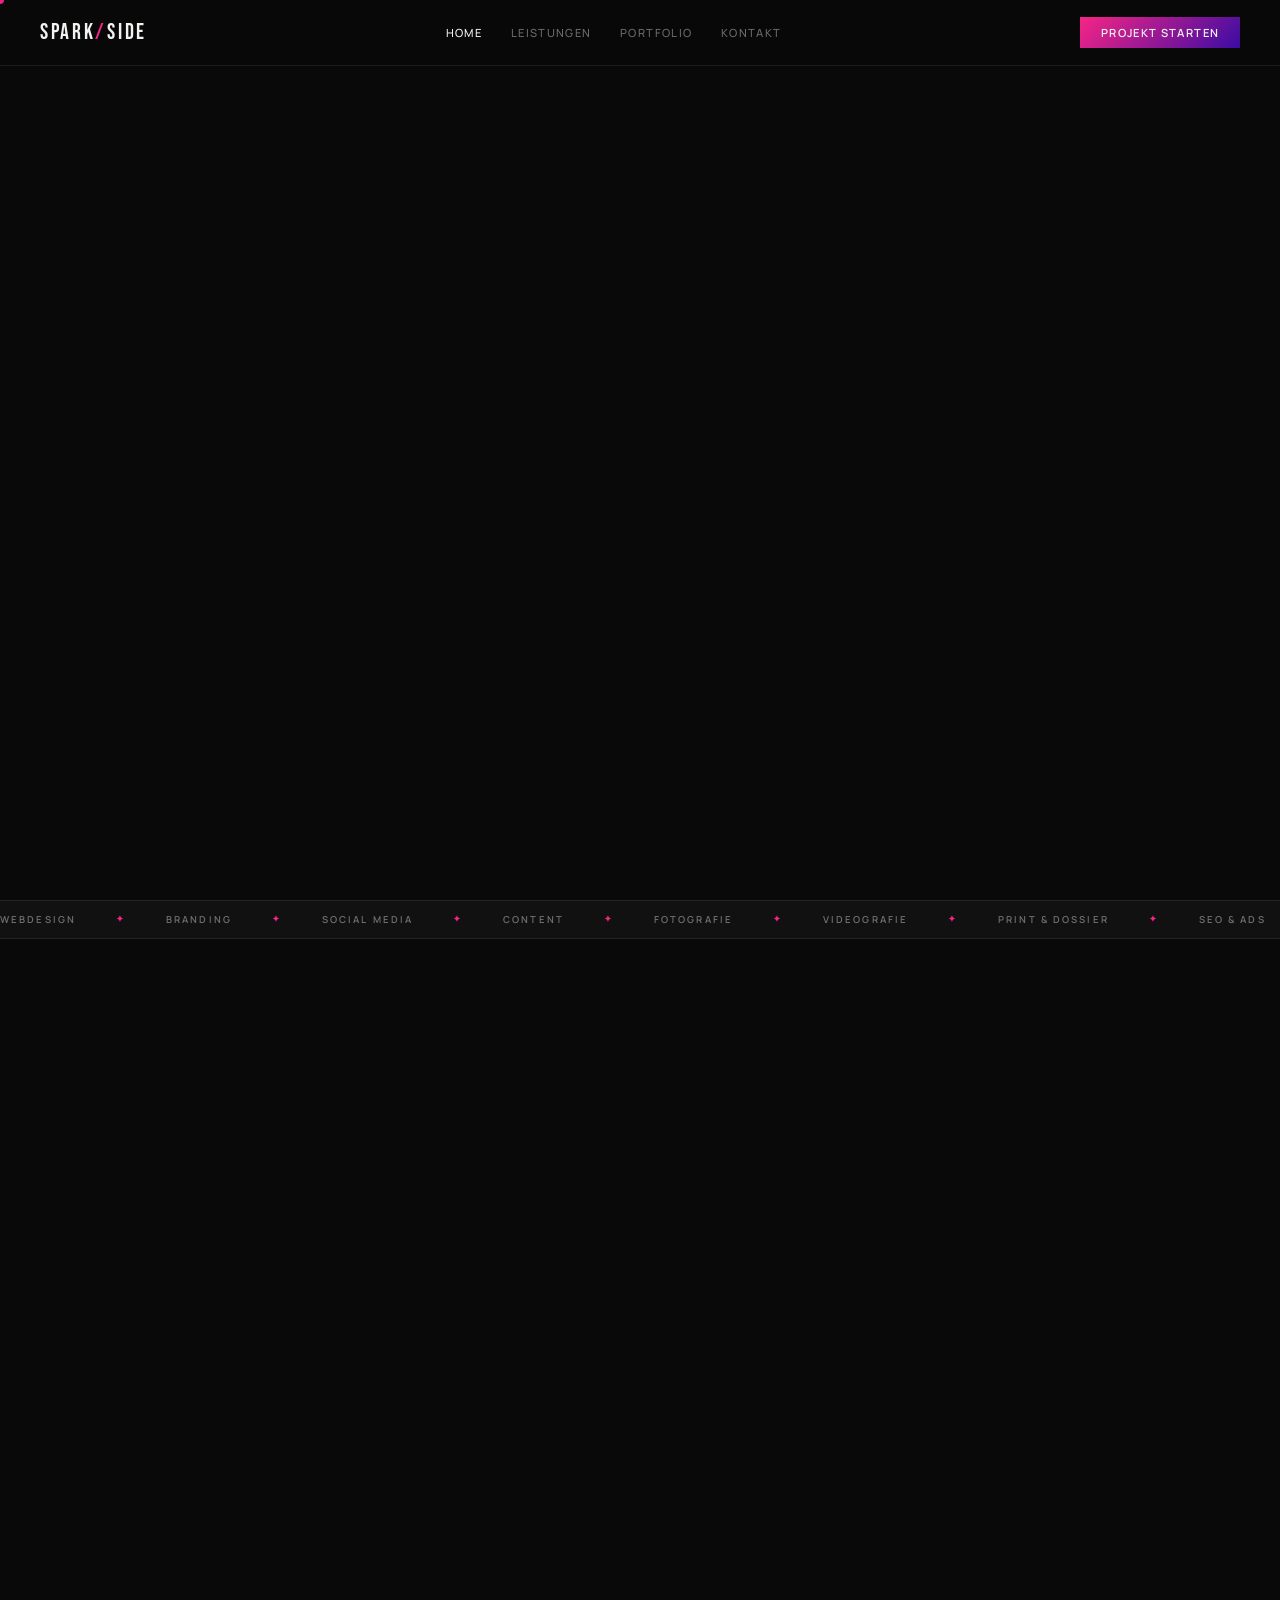
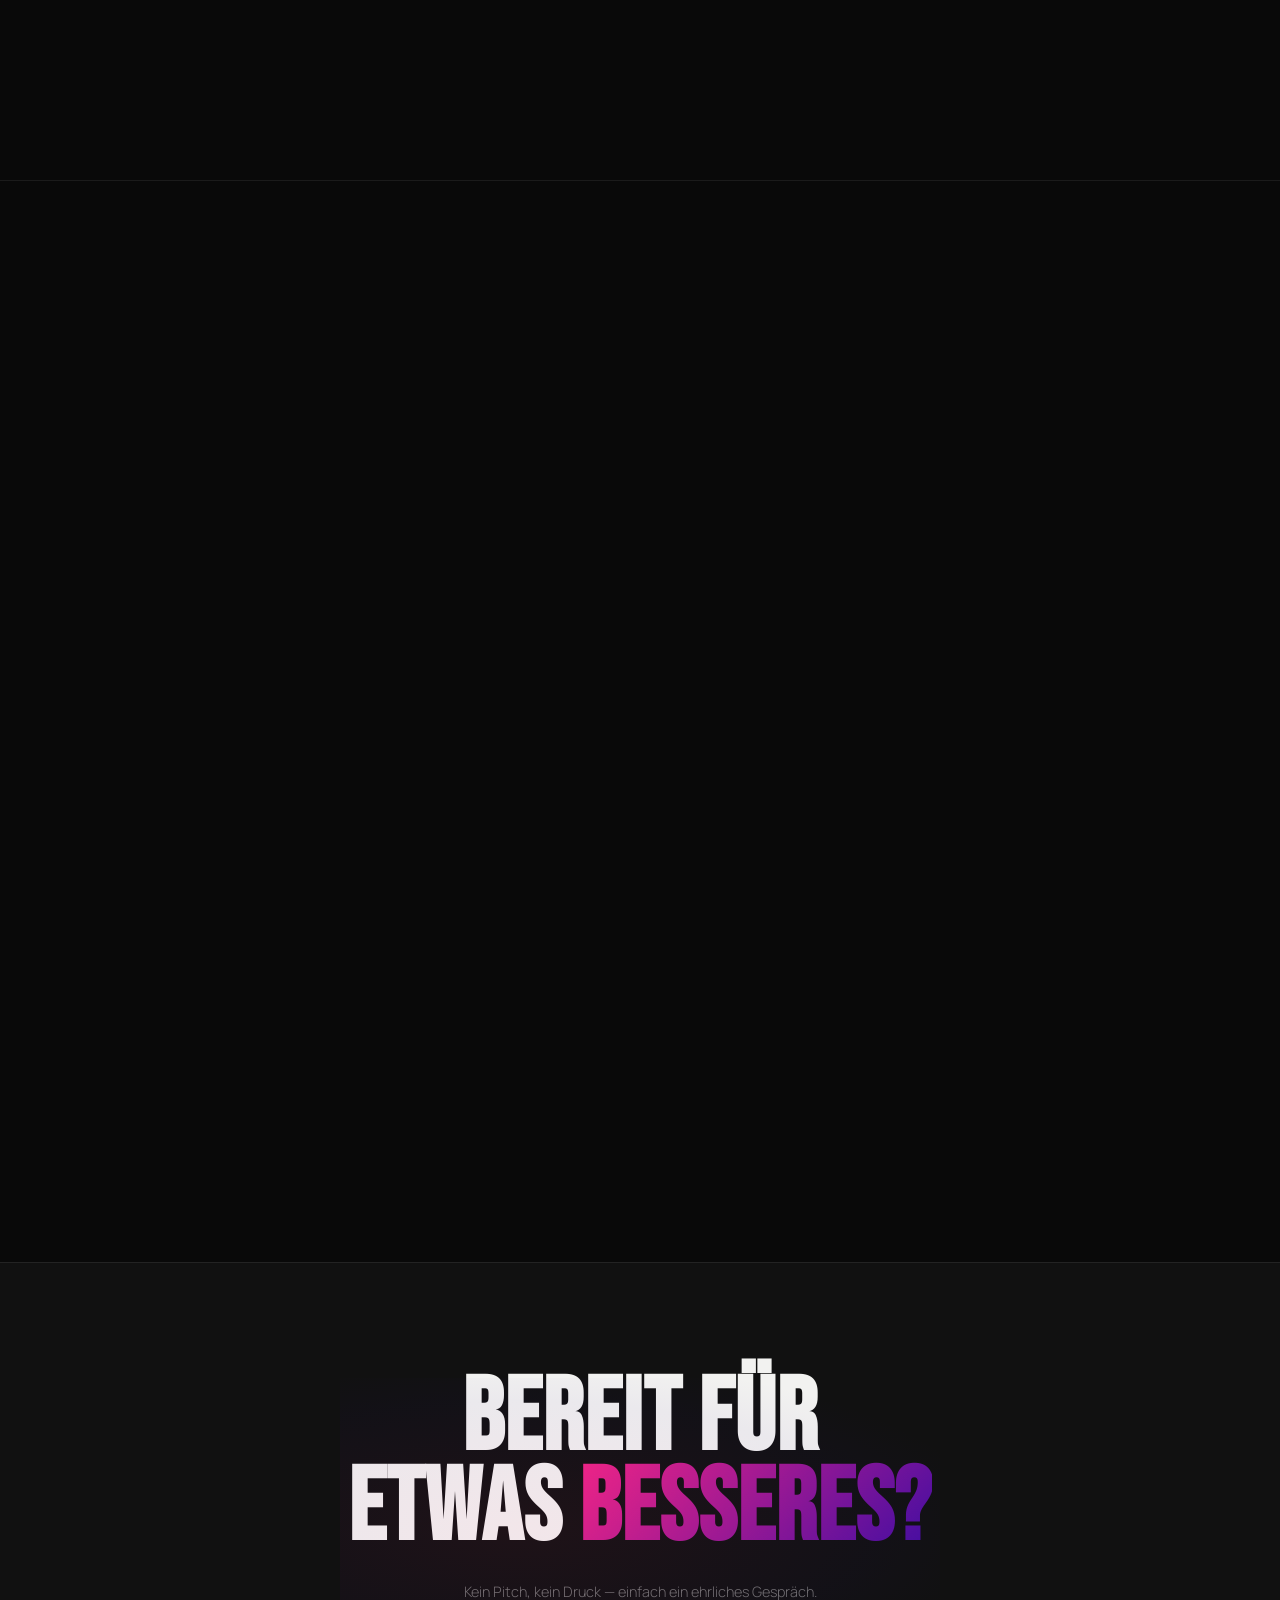
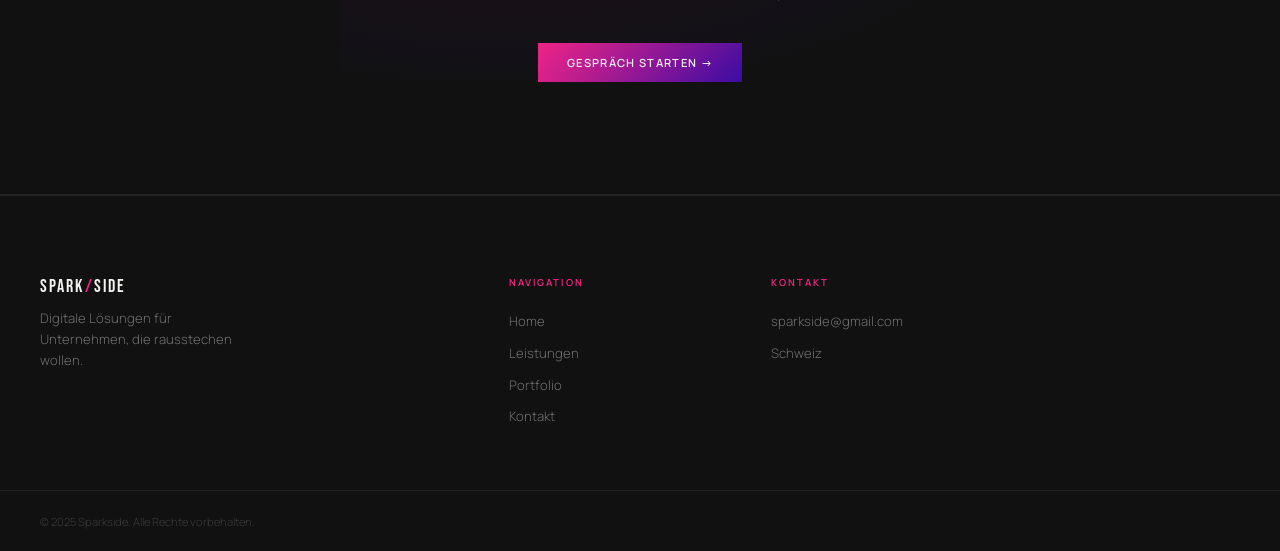
==== commit 80fe43bb: "Update website files and add new sempia assets" ====
--- a/index.html
+++ b/index.html
@@ -130,7 +130,7 @@
         <!-- Restaurant Sempia -->
         <a class="wi" href="projekt-sempia.html">
           <div class="wi-img">
-            <img src="assets/sempia/_DSF0031.webp" alt="Restaurant Sempia Nottwil — Fotografie" loading="lazy" />
+            <img src="assets/sempia/dscf2492.webp" alt="Restaurant Sempia Nottwil — Fotografie" loading="lazy" />
           </div>
           <div class="wi-info">
             <div class="wi-title">RESTAURANT SEMPIA</div>
@@ -197,11 +197,4 @@
     </div>
     <div class="foot-bot">
       <span class="fcp">© 2025 Sparkside. Alle Rechte vorbehalten.</span>
-      <div class="flg"><a href="#">Datenschutz</a><a href="#">Impressum</a></div>
-    </div>
-  </footer>
-
-  <script src="script.js"></script>
-</body>
-
-</html>+      <div c
--- a/style.css
+++ b/style.css
@@ -588,6 +588,7 @@
   overflow: hidden;
   height: 100%;
   min-height: 260px;
+  position: relative;
 }
 
 .wi-ph {
@@ -1427,15 +1428,20 @@
   cursor: pointer;
   aspect-ratio: 21 / 9;
   min-height: 380px;
+  width: 100%;
 }
 .pi-hero-img {
   position: absolute;
   inset: 0;
-}
-.pi-hero-img img {
+  width: 100%;
+  height: 100%;
+}
+.pi-hero-img img,
+.pi-hero-img video {
   width: 100%;
   height: 100%;
   object-fit: cover;
+  display: block;
   transition: transform .9s cubic-bezier(.22,1,.36,1);
 }
 .pi-hero:hover .pi-hero-img img { transform: scale(1.04); }
@@ -1851,19 +1857,78 @@
 /* ============================================================
    RESPONSIVE ADDITIONS
    ============================================================ */
+
+/* ---- Section container (replaces inline styles in portfolio.html) ---- */
+.pf-section {
+  max-width: 1300px;
+  margin: 0 auto;
+  padding: 3rem 2.5rem 0;
+  overflow: visible;
+}
+.pf-section--hero {
+  overflow: hidden;
+}
+
+/* ---- Tablet (≤960px) ---- */
 @media (max-width: 960px) {
   .pg-3 { grid-template-columns: 1fr 1fr; }
   .proj-meta { grid-template-columns: 1fr; gap: 2rem; }
   .gal { columns: 2; }
   .pi-hero-overlay { padding: 1.8rem 2rem; }
-  .pi-hero { aspect-ratio: 16 / 9; }
-}
+  .pi-hero { aspect-ratio: 16 / 9; min-height: unset; }
+  .wg { grid-template-columns: 1fr 1fr; gap: 1rem; }
+  .wi.tall .wi-img { min-height: 380px; }
+  .vid-grid { grid-template-columns: 1fr; }
+  .foot-top { grid-template-columns: 1fr 1fr; gap: 2rem; }
+  .pf-section { padding: 2rem 1.5rem 0; }
+}
+
+/* ---- Mobile (≤580px) ---- */
 @media (max-width: 580px) {
-  .pg-3 { grid-template-columns: 1fr; padding: 1.5rem 1.25rem 5rem; }
+  /* Layout */
+  .pg-3 { grid-template-columns: 1fr; padding: 1rem 1rem 5rem; }
+  .wg { grid-template-columns: 1fr; gap: .75rem; padding: 0 1rem; }
+  .wi.tall .wi-img { min-height: 56vw; }
+  .wi-img { min-height: 52vw; }
+
+  /* Gallery */
   .gal { columns: 1; }
-  .proj-hero { height: 48vh; }
-  .proj-meta, .proj-body, .breadcrumb { padding-left: 1.25rem; padding-right: 1.25rem; }
-  .pi-hero-overlay { padding: 1.2rem 1.25rem; }
+  .gal-item { margin-bottom: 2px; }
+
+  /* Project hero */
+  .proj-hero { height: 44vw; min-height: 200px; }
+  .proj-meta, .proj-body, .breadcrumb { padding-left: 1rem; padding-right: 1rem; }
+  .proj-meta { padding-top: 1.5rem; }
+  .proj-title { font-size: clamp(2rem, 11vw, 3.5rem); }
+  .proj-section-title { font-size: clamp(1.6rem, 8vw, 2.5rem); }
+
+  /* Portfolio hero card */
+  .pi-hero { aspect-ratio: 4 / 5; min-height: unset; width: 100%; }
+  .pi-hero-overlay { padding: 1.2rem 1rem; }
+  .pi-hero-title { font-size: clamp(1.8rem, 9vw, 3rem); }
+  .pf-section { padding: 1.5rem 1rem 0; overflow: hidden; }
+
+  /* Videos */
+  .vid-grid { grid-template-columns: 1fr !important; gap: 1rem; }
+  .vid-item[style*="max-width"] { max-width: 100% !important; }
+  .vid-item video { max-height: 72vw; }
+
+  /* Type */
+  .ph h1, .ph .h1 { font-size: clamp(2.4rem, 14vw, 5rem); }
+
+  /* Footer */
+  .foot-top { grid-template-columns: 1fr; }
+  .foot-bot { flex-direction: column; gap: 1rem; text-align: center; }
+  .flg { justify-content: center; }
+
+  /* Nav */
+  .ncta { display: none; }
+}
+
+/* ---- Extra small (≤400px) ---- */
+@media (max-width: 400px) {
+  .pi-hero { aspect-ratio: 3 / 4; }
+  .gal { columns: 1; }
 }
 
 /* vid-label alias */
@@ -1886,3 +1951,13 @@
   margin: 0 0 .4rem;
   line-height: 1;
 }
+
+/* Video inside wi-img card (index.html Selected Work) */
+.wi-img video {
+  position: absolute;
+  inset: 0;
+  width: 100%;
+  height: 100%;
+  object-fit: cover;
+  display: block;
+}
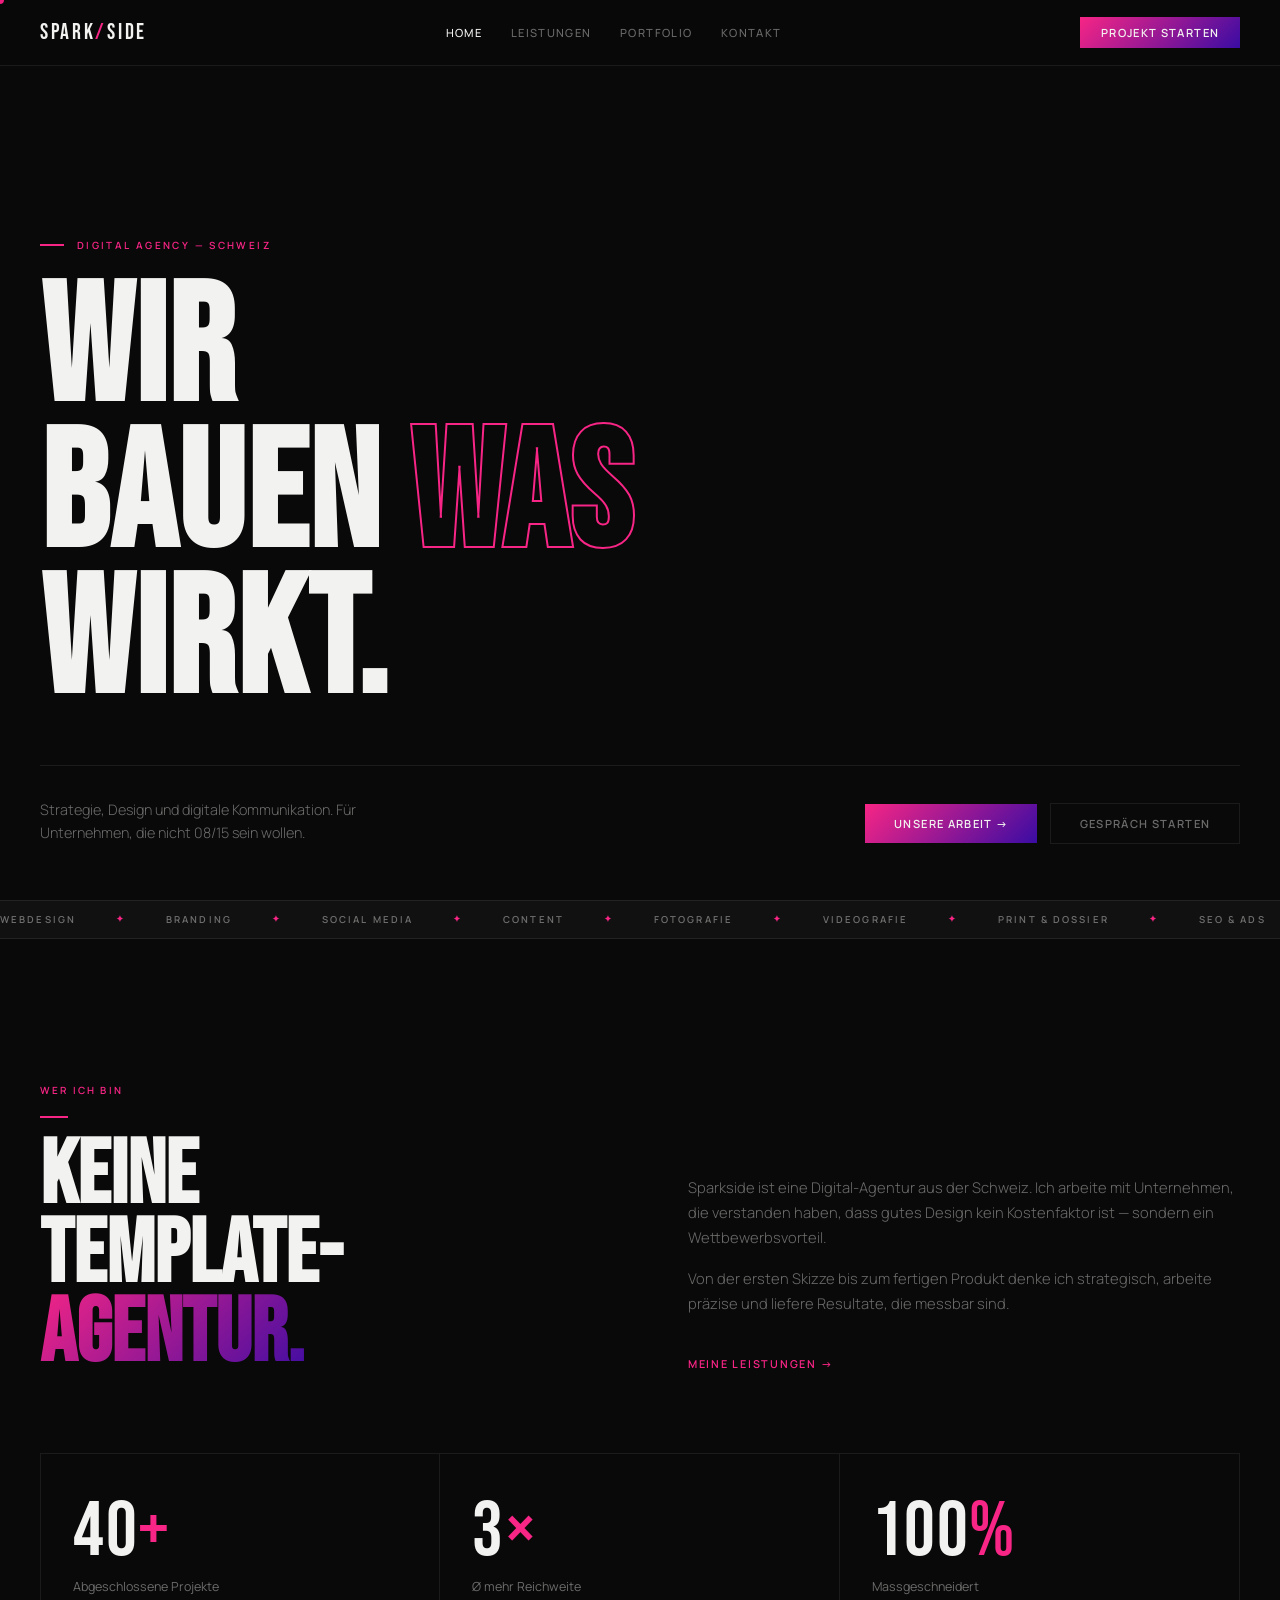
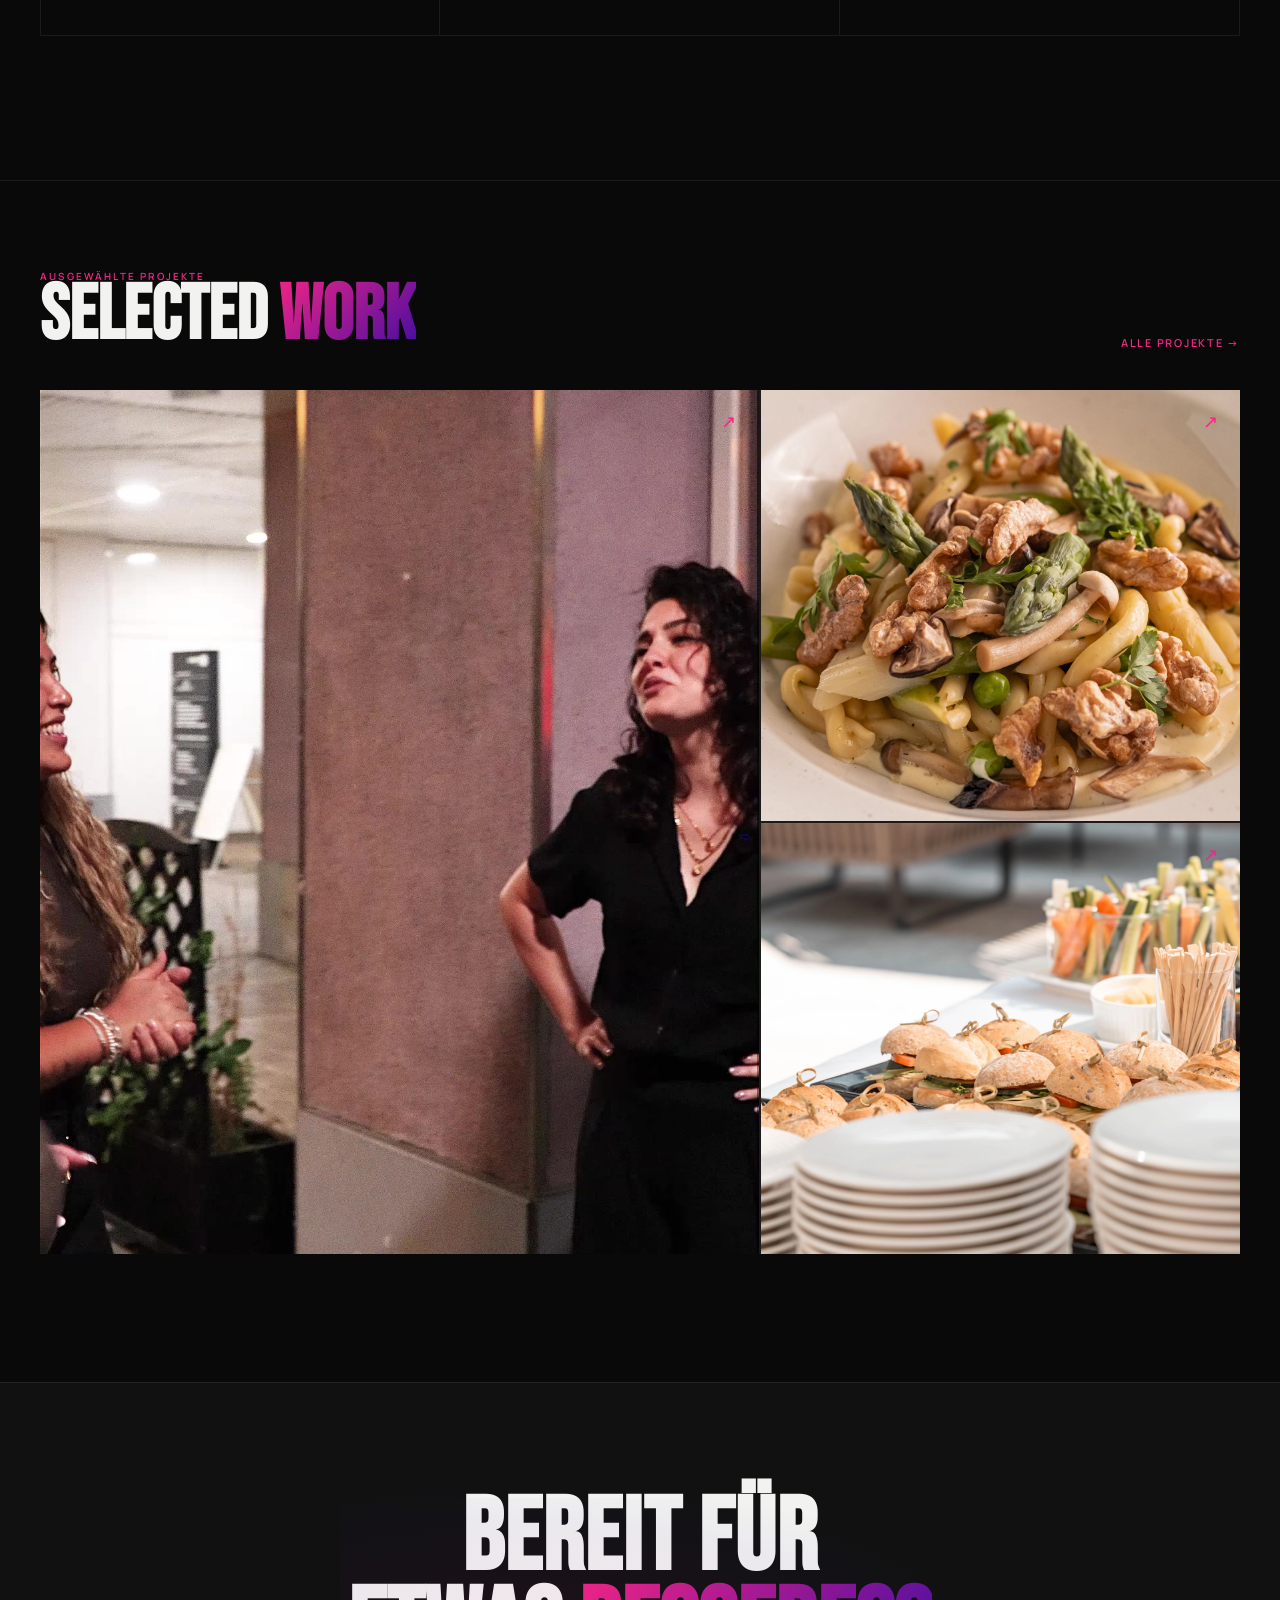
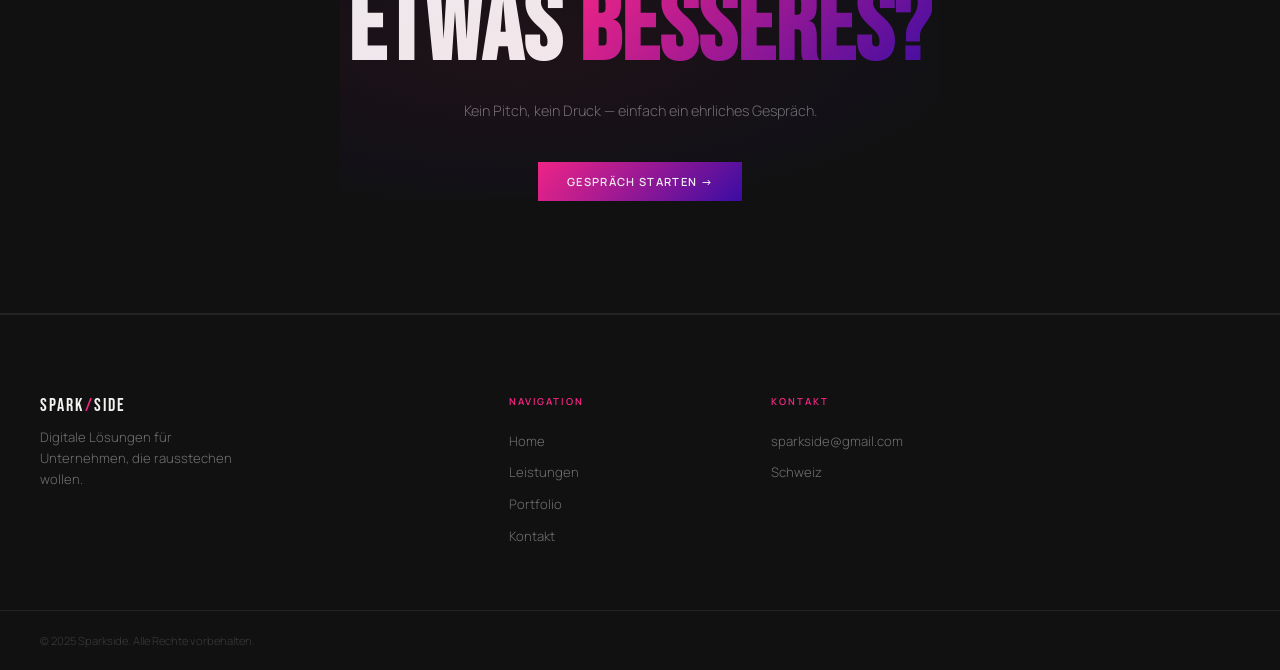
==== commit b1af63a8: "Update website and rename sempia assets" ====
--- a/index.html
+++ b/index.html
@@ -109,7 +109,7 @@
         <!-- Featured: All in One Bar Ebikon -->
         <a class="wi tall" href="projekt-all-in-one-bar.html">
           <div class="wi-img">
-            <video autoplay muted loop playsinline
+            <video autoplay muted loop playsinline poster="assets/posters/bar-reel-poster.jpg" preload="metadata"
               style="width:100%;height:100%;object-fit:cover;display:block;position:absolute;inset:0;">
               <source src="assets/videos/bar-reel.mp4" type="video/mp4" />
             </video>
--- a/style.css
+++ b/style.css
@@ -285,7 +285,14 @@
   margin: 0 auto;
 }
 
+/* Default: always visible (no-JS fallback) */
 .rv {
+  opacity: 1;
+  transform: none;
+}
+
+/* JS is active: hide until .in is added */
+.js .rv {
   opacity: 0;
   transform: translateY(28px);
   transition:
@@ -293,7 +300,8 @@
     transform .75s cubic-bezier(.22,1,.36,1);
 }
 
-.rv.in {
+/* Element in viewport: reveal */
+.js .rv.in {
   opacity: 1;
   transform: none;
 }
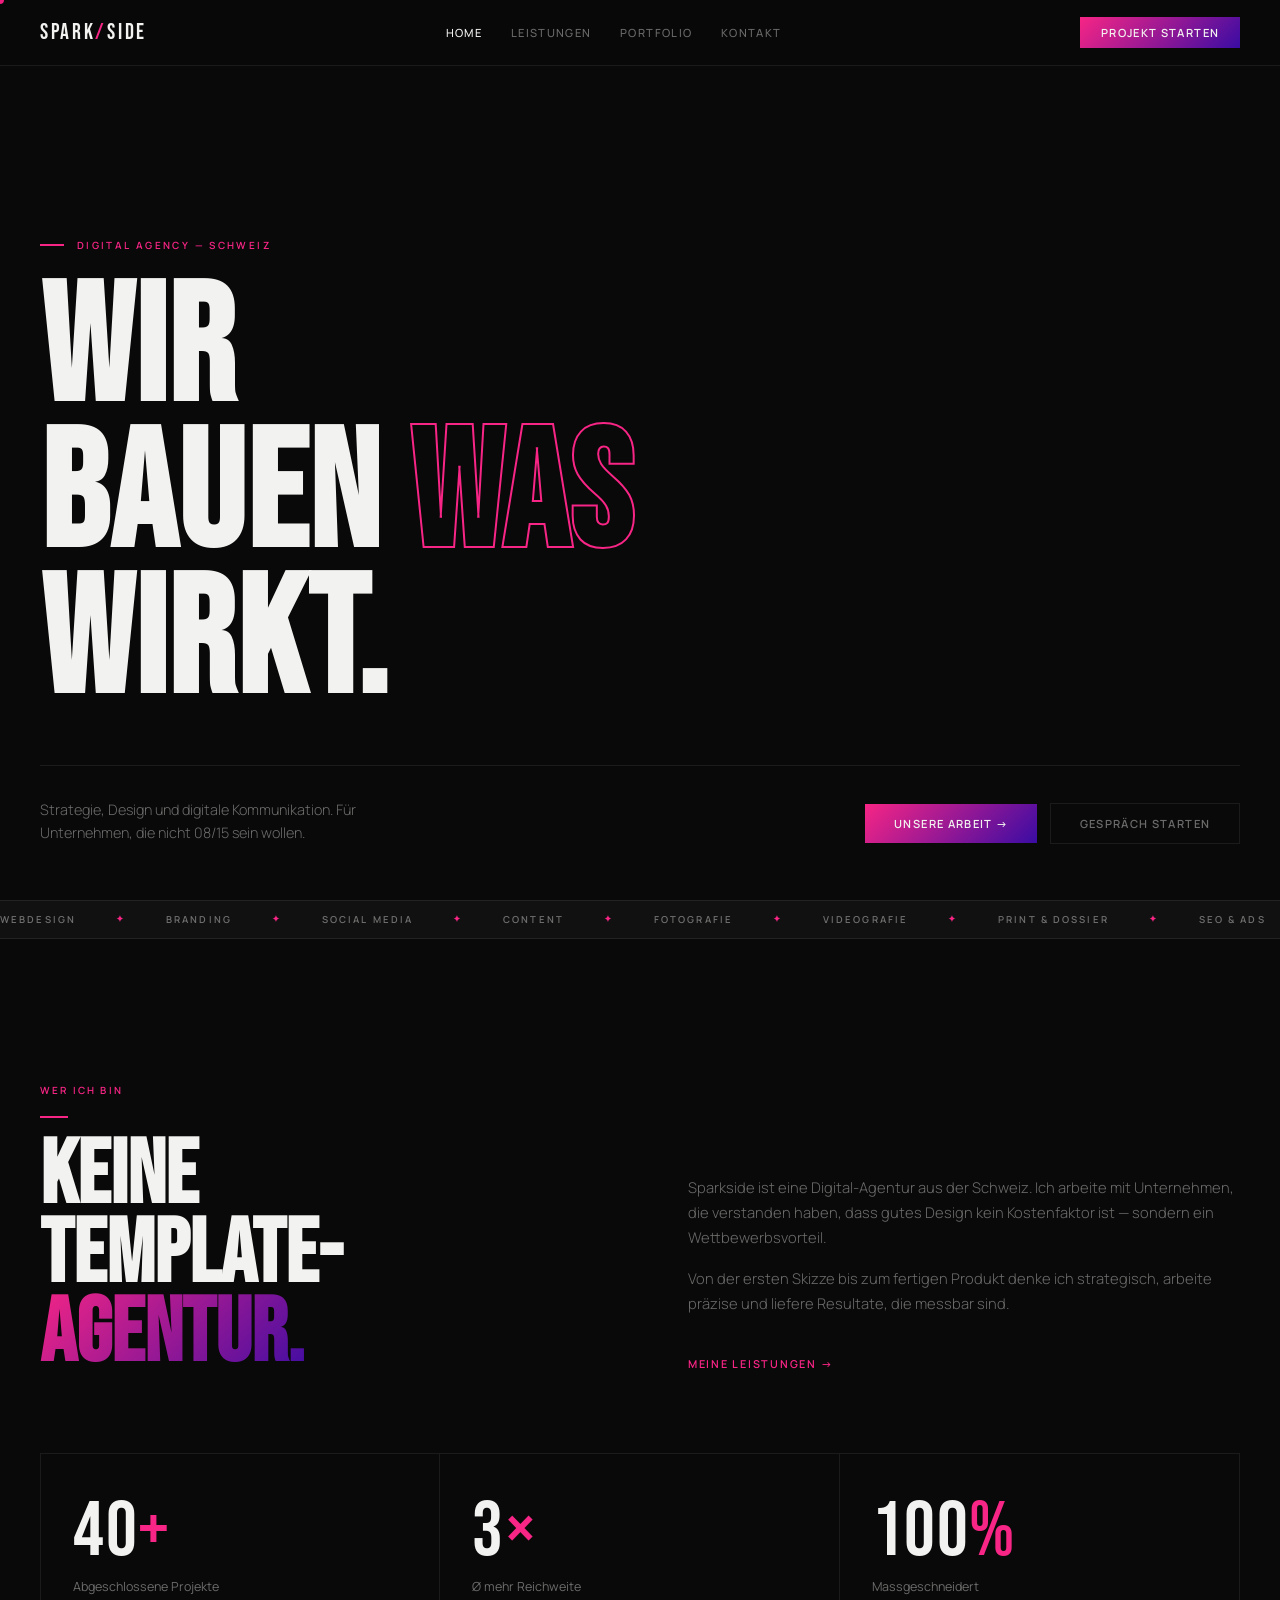
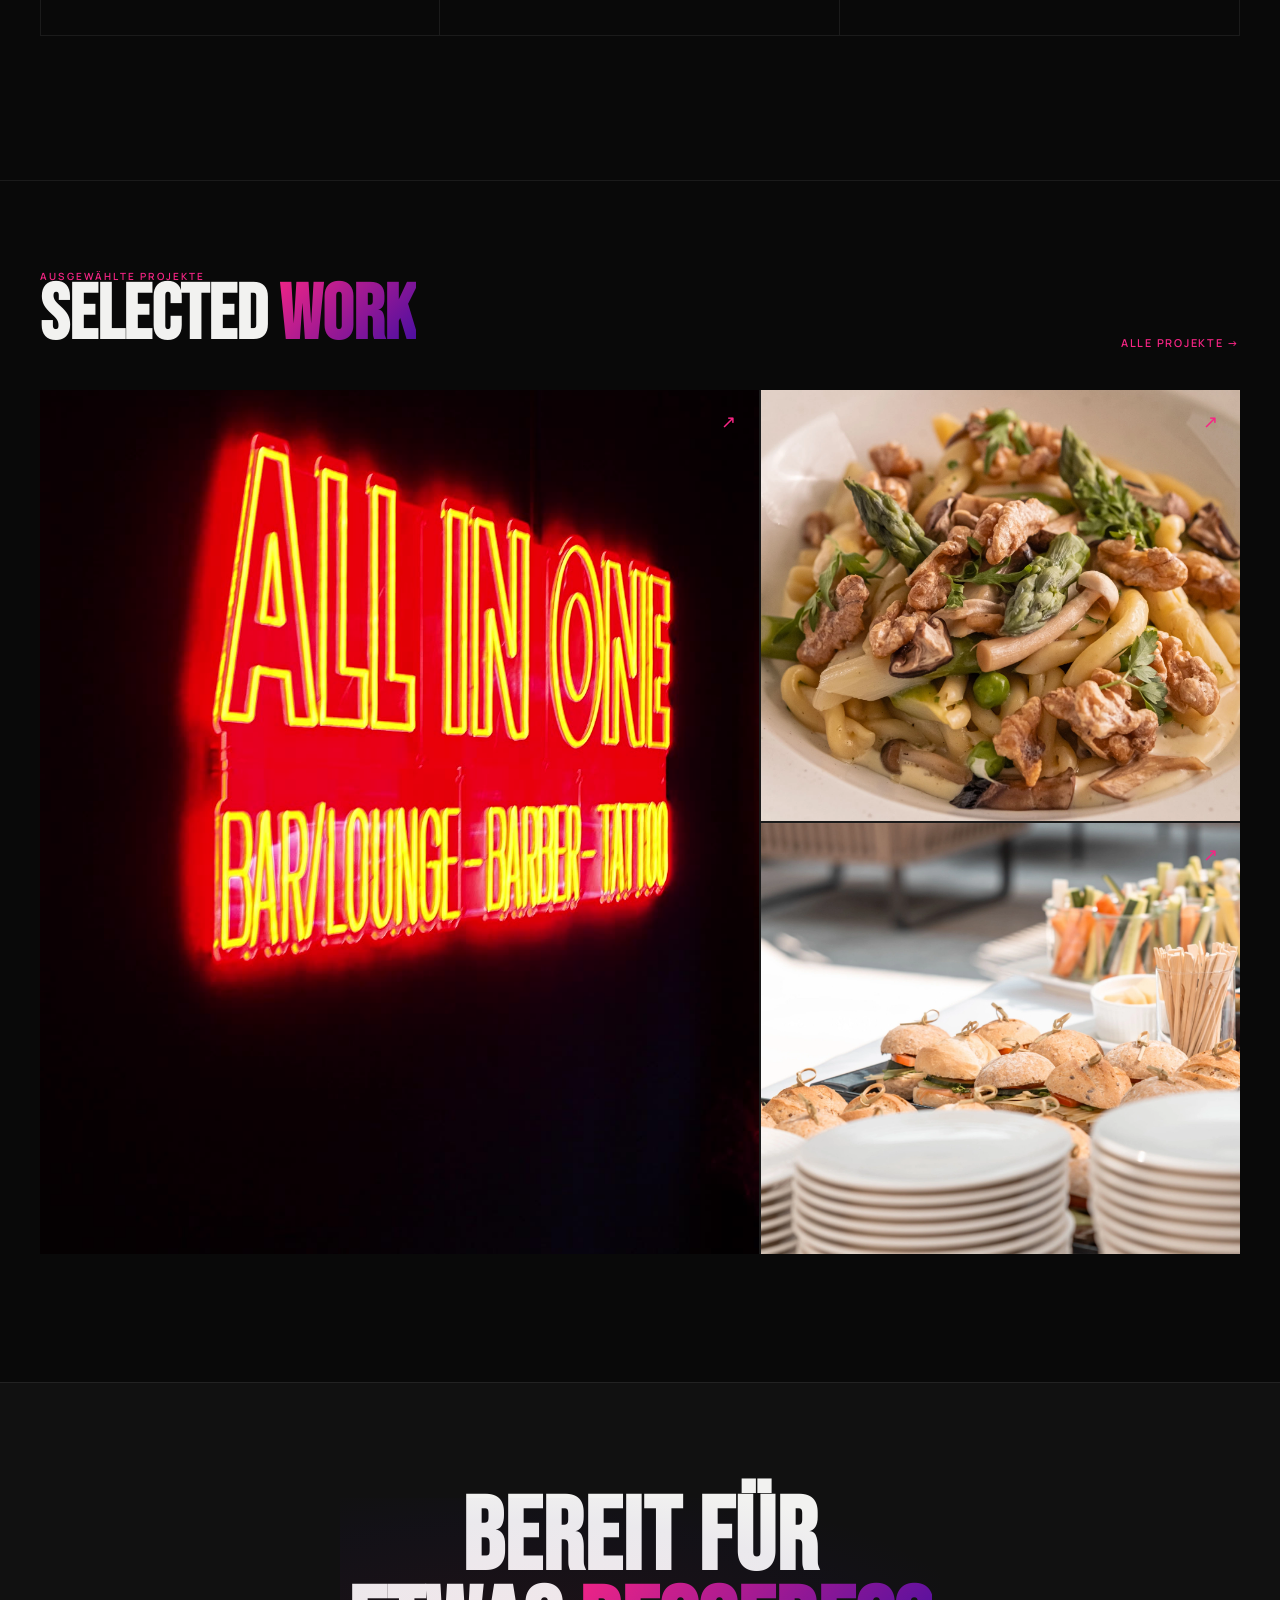
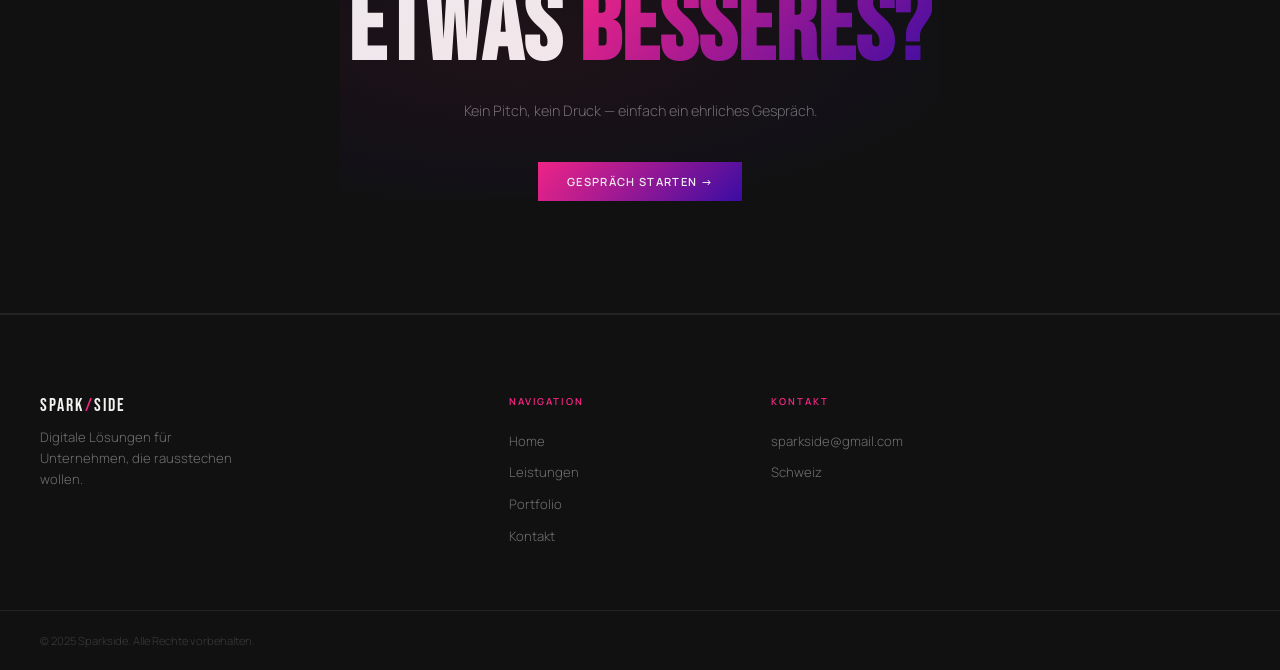
==== commit c77d0fb9: "Update bar images and website files" ====
--- a/index.html
+++ b/index.html
@@ -109,9 +109,9 @@
         <!-- Featured: All in One Bar Ebikon -->
         <a class="wi tall" href="projekt-all-in-one-bar.html">
           <div class="wi-img">
-            <video autoplay muted loop playsinline poster="assets/posters/bar-reel-poster.jpg" preload="metadata"
+            <video autoplay muted loop playsinline poster="assets/posters/bar-promo-poster.jpg" preload="metadata"
               style="width:100%;height:100%;object-fit:cover;display:block;position:absolute;inset:0;">
-              <source src="assets/videos/bar-reel.mp4" type="video/mp4" />
+              <source src="assets/videos/allinonebar_Promo-Video.mp4" type="video/mp4" />
             </video>
           </div>
           <div class="wi-info">
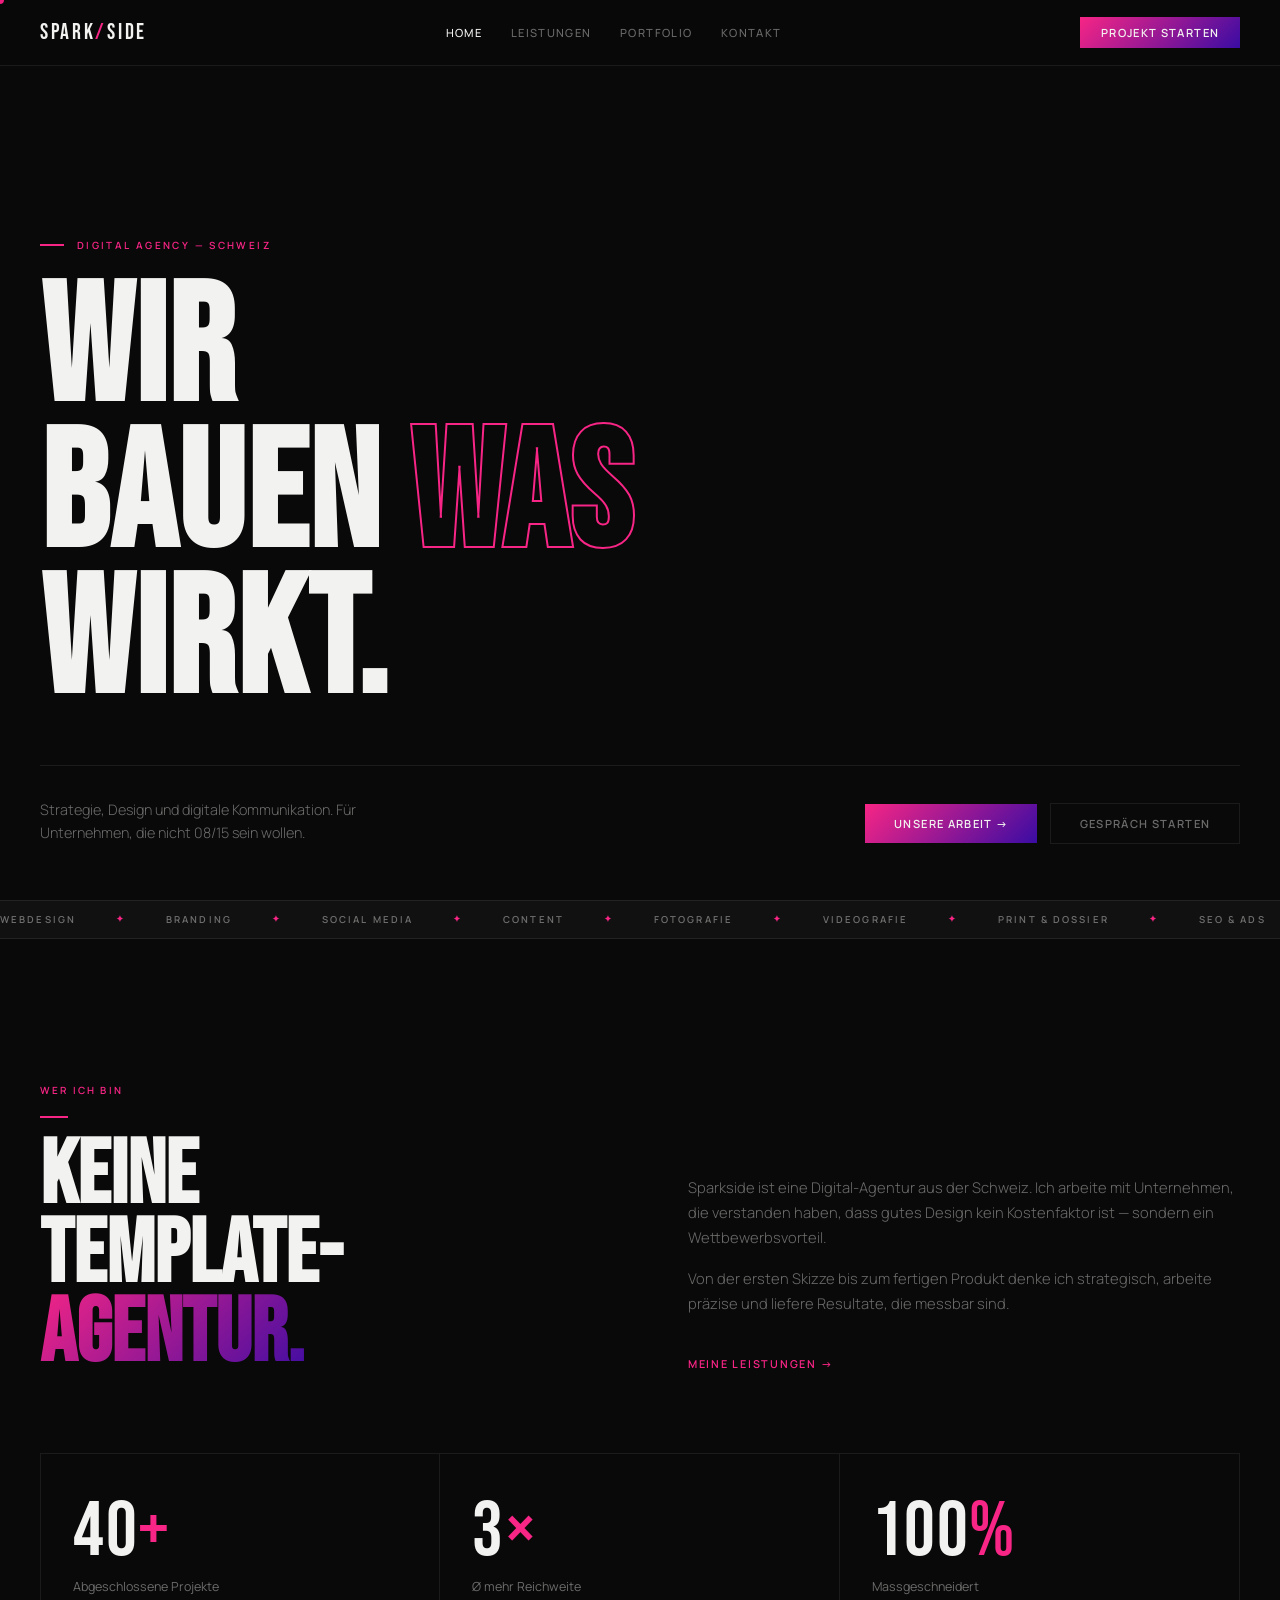
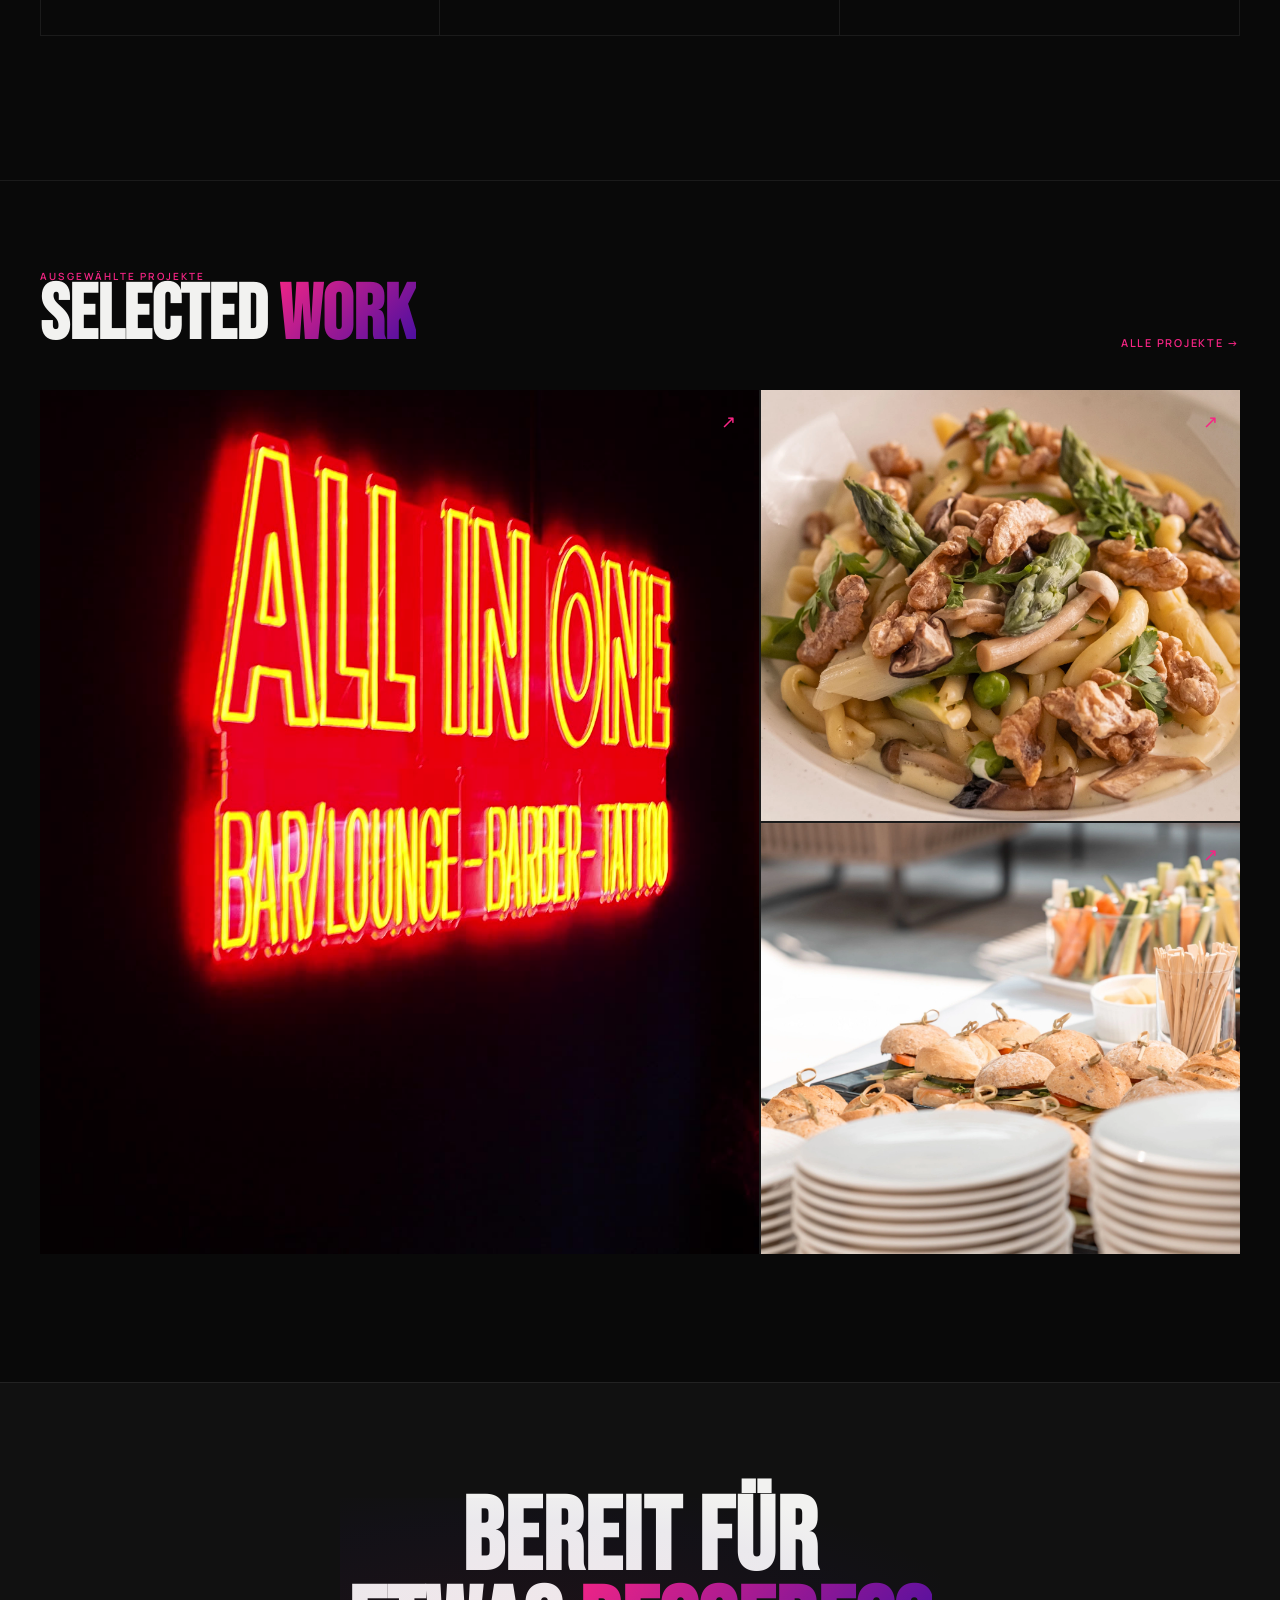
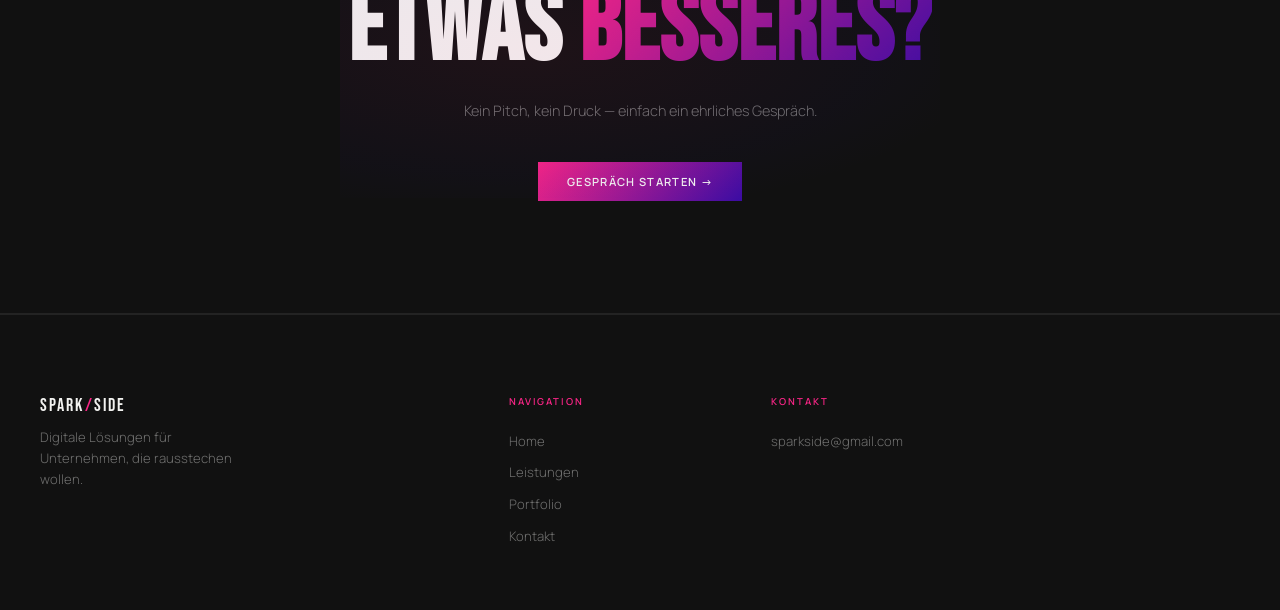
==== commit d2b58daf: "Update website files, add portrait image and htaccess" ====
--- a/index.html
+++ b/index.html
@@ -15,24 +15,24 @@
 
   <nav id="nav">
     <div class="nav-in">
-      <a class="logo" href="index.html">SPARK<span>/</span>SIDE</a>
+      <a class="logo" href="/">SPARK<span>/</span>SIDE</a>
       <ul class="nl">
-        <li><a href="index.html" class="on">Home</a></li>
-        <li><a href="services.html">Leistungen</a></li>
-        <li><a href="portfolio.html">Portfolio</a></li>
-        <li><a href="contact.html">Kontakt</a></li>
+        <li><a href="/" class="on">Home</a></li>
+        <li><a href="/services">Leistungen</a></li>
+        <li><a href="/portfolio">Portfolio</a></li>
+        <li><a href="/contact">Kontakt</a></li>
       </ul>
-      <a class="ncta" href="contact.html?typ=projekt">Projekt starten</a>
+      <a class="ncta" href="/contact?typ=projekt">Projekt starten</a>
       <button class="burg" id="burg" aria-label="Menü"><span></span><span></span><span></span></button>
     </div>
   </nav>
 
   <div class="drw" id="drw">
-    <a href="index.html" onclick="closeDrawer()">Home</a>
-    <a href="services.html" onclick="closeDrawer()">Leistungen</a>
-    <a href="portfolio.html" onclick="closeDrawer()">Portfolio</a>
-    <a href="contact.html" onclick="closeDrawer()">Kontakt</a>
-    <a class="drw-cta" href="contact.html?typ=projekt" onclick="closeDrawer()">Projekt starten →</a>
+    <a href="/" onclick="closeDrawer()">Home</a>
+    <a href="/services" onclick="closeDrawer()">Leistungen</a>
+    <a href="/portfolio" onclick="closeDrawer()">Portfolio</a>
+    <a href="/contact" onclick="closeDrawer()">Kontakt</a>
+    <a class="drw-cta" href="/contact?typ=projekt" onclick="closeDrawer()">Projekt starten →</a>
   </div>
 
   <div class="spacer"></div>
@@ -45,8 +45,8 @@
         <p class="hero-sub">Strategie, Design und digitale Kommunikation. Für Unternehmen, die nicht 08/15 sein wollen.
         </p>
         <div class="hero-btns">
-          <a class="btn btn-g" href="portfolio.html">Unsere Arbeit →</a>
-          <a class="btn btn-o" href="contact.html">Gespräch starten</a>
+          <a class="btn btn-g" href="/portfolio">Unsere Arbeit →</a>
+          <a class="btn btn-o" href="/contact">Gespräch starten</a>
         </div>
       </div>
     </div>
@@ -76,7 +76,7 @@
             gutes Design kein Kostenfaktor ist — sondern ein Wettbewerbsvorteil.</p>
           <p>Von der ersten Skizze bis zum fertigen Produkt denke ich strategisch, arbeite präzise und liefere
             Resultate, die messbar sind.</p>
-          <a class="tlink" style="margin-top:1.5rem" href="services.html">Meine Leistungen →</a>
+          <a class="tlink" style="margin-top:1.5rem" href="/services">Meine Leistungen →</a>
         </div>
       </div>
 
@@ -102,12 +102,12 @@
           <p class="tag">Ausgewählte Projekte</p>
           <h2>SELECTED <span>WORK</span></h2>
         </div>
-        <a class="tlink" href="portfolio.html">Alle Projekte →</a>
+        <a class="tlink" href="/portfolio">Alle Projekte →</a>
       </div>
 
       <div class="wg rv d1">
         <!-- Featured: All in One Bar Ebikon -->
-        <a class="wi tall" href="projekt-all-in-one-bar.html">
+        <a class="wi tall" href="/projekt-all-in-one-bar">
           <div class="wi-img">
             <video autoplay muted loop playsinline poster="assets/posters/bar-promo-poster.jpg" preload="metadata"
               style="width:100%;height:100%;object-fit:cover;display:block;position:absolute;inset:0;">
@@ -128,7 +128,7 @@
         </a>
 
         <!-- Restaurant Sempia -->
-        <a class="wi" href="projekt-sempia.html">
+        <a class="wi" href="/projekt-sempia">
           <div class="wi-img">
             <img src="assets/sempia/dscf2492.webp" alt="Restaurant Sempia Nottwil — Fotografie" loading="lazy" />
           </div>
@@ -146,7 +146,7 @@
         </a>
 
         <!-- Hotel Sempachersee -->
-        <a class="wi" href="projekt-hotel-sempachersee.html">
+        <a class="wi" href="/projekt-hotel-sempachersee">
           <div class="wi-img">
             <img src="assets/lago/lago-4.webp" alt="Hotel Sempachersee — Bar & Lounge LAGO" loading="lazy" />
           </div>
@@ -168,7 +168,7 @@
     <div class="cta">
       <h2>BEREIT FÜR<br>ETWAS <span>BESSERES?</span></h2>
       <p>Kein Pitch, kein Druck — einfach ein ehrliches Gespräch.</p>
-      <a class="btn btn-g" href="contact.html">Gespräch starten →</a>
+      <a class="btn btn-g" href="/contact">Gespräch starten →</a>
     </div>
   </main>
 
@@ -181,20 +181,14 @@
       <div class="fcol">
         <h5>Navigation</h5>
         <ul>
-          <li><a href="index.html">Home</a></li>
-          <li><a href="services.html">Leistungen</a></li>
-          <li><a href="portfolio.html">Portfolio</a></li>
-          <li><a href="contact.html">Kontakt</a></li>
+          <li><a href="/">Home</a></li>
+          <li><a href="/services">Leistungen</a></li>
+          <li><a href="/portfolio">Portfolio</a></li>
+          <li><a href="/contact">Kontakt</a></li>
         </ul>
       </div>
       <div class="fcol">
         <h5>Kontakt</h5>
         <ul>
           <li><a href="mailto:sparkside@gmail.com">sparkside@gmail.com</a></li>
-          <li><span style="font-size:.82rem;color:var(--dim)">Schweiz</span></li>
-        </ul>
-      </div>
-    </div>
-    <div class="foot-bot">
-      <span class="fcp">© 2025 Sparkside. Alle Rechte vorbehalten.</span>
-      <div c
+          <li><span style=
--- a/style.css
+++ b/style.css
@@ -1815,51 +1815,43 @@
    ============================================================ */
 .portrait-ph {
   width: 100%;
-  aspect-ratio: 3 / 4;
-  max-width: 260px;
-  background: var(--bg2);
-  border: 1px solid var(--bdr);
+  aspect-ratio: 1 / 1;
+  max-width: 300px;
   position: relative;
   overflow: hidden;
-  margin-bottom: 2.5rem;
-}
-.portrait-ph::before {
+  margin-bottom: 1.8rem;
+  /* left accent line */
+  border-left: 3px solid;
+  border-image: var(--grad) 1;
+}
+.portrait-ph::after {
+  /* bottom fade into page background */
   content: '';
   position: absolute;
-  inset: 0;
-  background: radial-gradient(ellipse at 50% 25%, rgba(247,37,133,.06) 0%, transparent 68%);
+  bottom: 0; left: 0; right: 0;
+  height: 35%;
+  background: linear-gradient(to bottom, transparent, var(--bg));
+  pointer-events: none;
 }
 .portrait-ph-inner {
   position: absolute;
   inset: 0;
-  display: flex;
-  flex-direction: column;
-  align-items: center;
-  justify-content: center;
-  gap: .9rem;
-}
-.portrait-ph-icon {
-  width: 56px; height: 56px;
-  border-radius: 50%;
-  background: rgba(247,37,133,.04);
-  border: 1px solid rgba(247,37,133,.15);
-  display: flex; align-items: center; justify-content: center;
-}
-.portrait-ph-icon svg { width: 24px; height: 24px; fill: rgba(247,37,133,.25); }
-.portrait-ph-label {
-  font-size: .55rem;
-  font-weight: 600;
-  letter-spacing: .24em;
-  text-transform: uppercase;
-  color: rgba(242,242,240,.14);
-}
-.portrait-ph::after {
-  content: '';
-  position: absolute;
-  bottom: 0; left: 0; right: 0;
-  height: 2px;
-  background: var(--grad);
-  opacity: .25;
+}
+.portrait-img {
+  width: 100%;
+  height: 100%;
+  object-fit: cover;
+  object-position: center top;
+  display: block;
+  filter: saturate(.92) contrast(1.04);
+}
+.portrait-name {
+  font-size: .6rem;
+  font-weight: 600;
+  letter-spacing: .22em;
+  text-transform: uppercase;
+  color: var(--dim);
+  margin-bottom: 1.6rem;
 }
 
 /* ============================================================
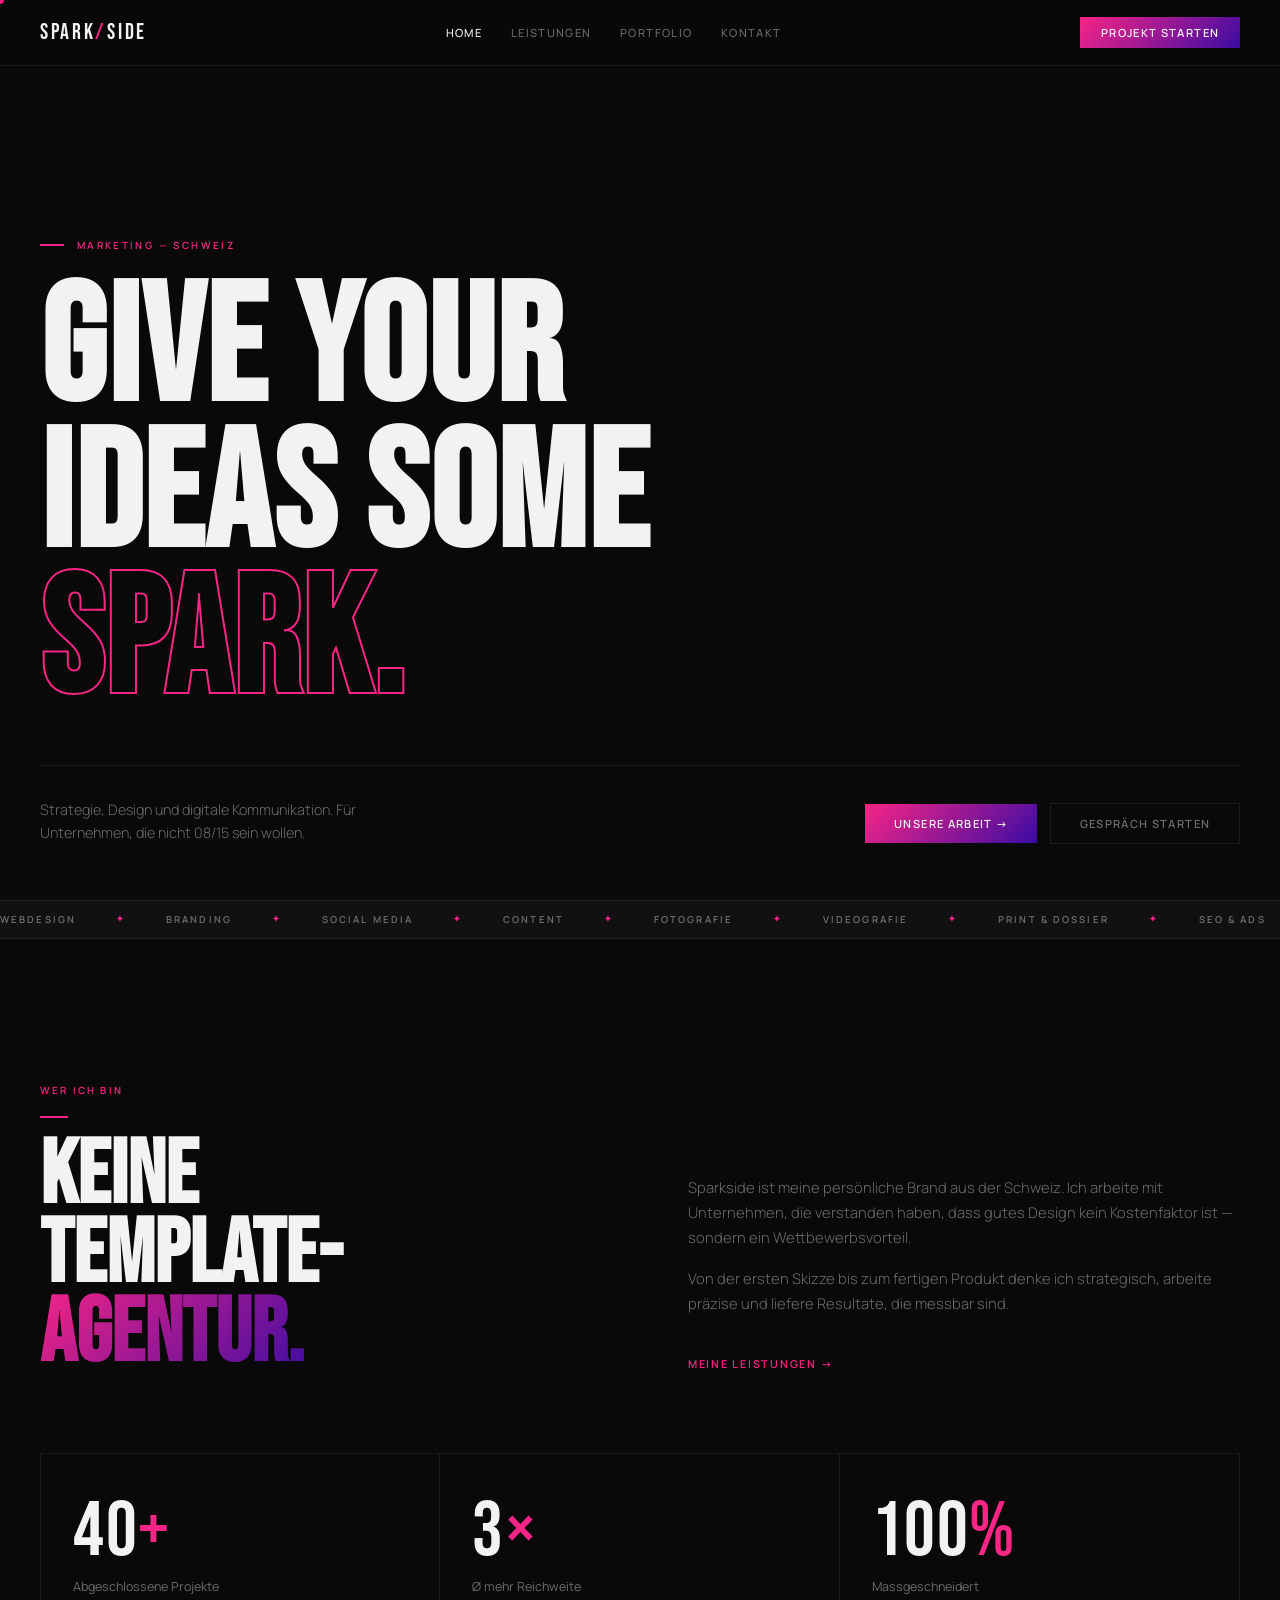
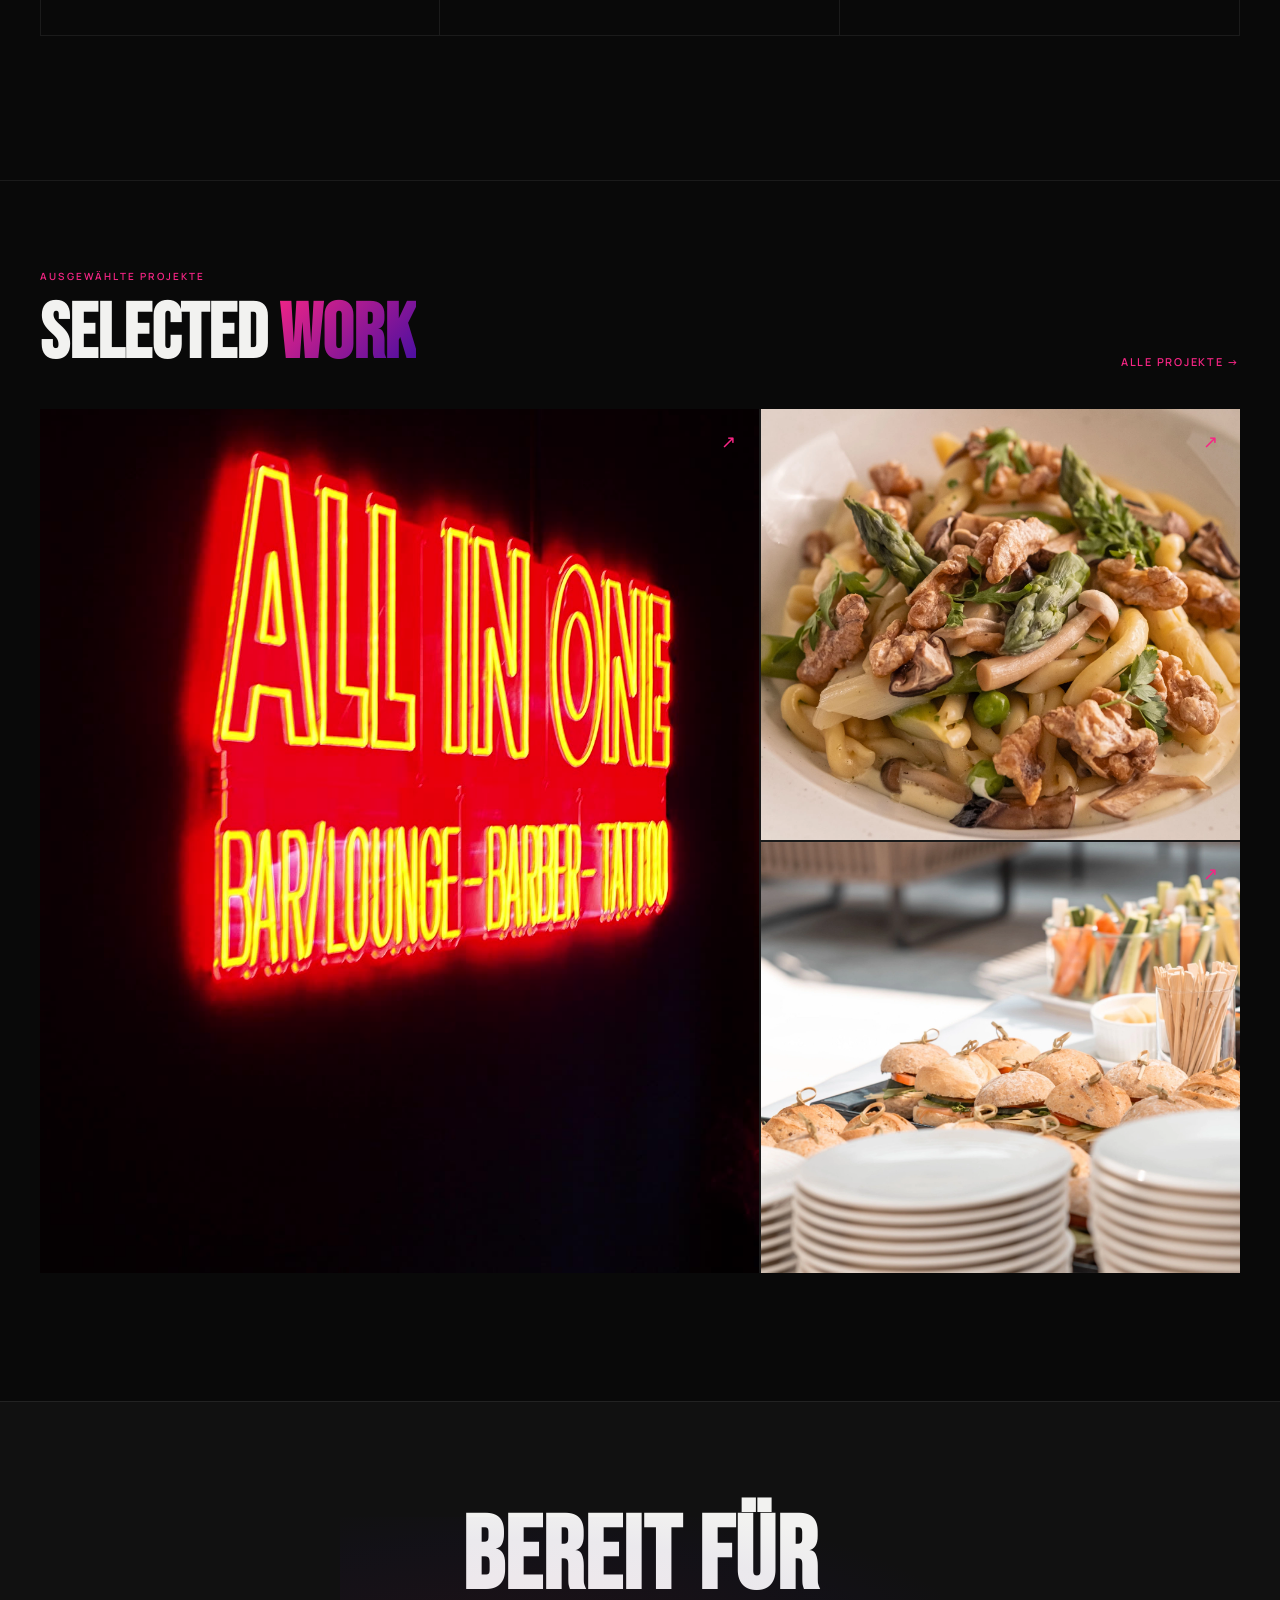
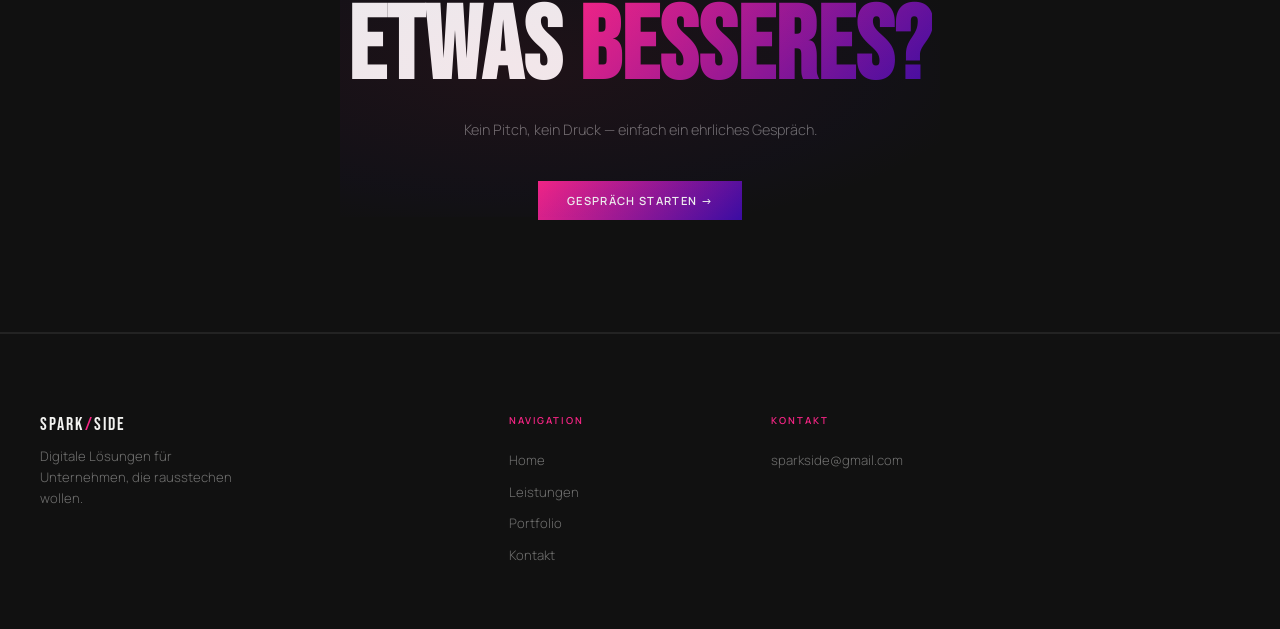
==== commit 2b0b3670: "Update hero copy and styling" ====
--- a/index.html
+++ b/index.html
@@ -39,8 +39,8 @@
 
   <main>
     <div class="hero">
-      <p class="hero-kick rv">Digital Agency — Schweiz</p>
-      <h1 class="rv d1">WIR<br>BAUEN <span class="st">WAS</span><br>WIRKT.</h1>
+      <p class="hero-kick rv">Marketing — Schweiz</p>
+      <h1 class="rv d1">GIVE YOUR<br>IDEAS SOME<br><span class="st">SPARK.</span></h1>
       <div class="hero-row rv d2">
         <p class="hero-sub">Strategie, Design und digitale Kommunikation. Für Unternehmen, die nicht 08/15 sein wollen.
         </p>
@@ -72,8 +72,8 @@
           <h2>KEINE<br>TEMPLATE-<br><span>AGENTUR.</span></h2>
         </div>
         <div class="intro-r rv d2">
-          <p>Sparkside ist eine Digital-Agentur aus der Schweiz. Ich arbeite mit Unternehmen, die verstanden haben, dass
-            gutes Design kein Kostenfaktor ist — sondern ein Wettbewerbsvorteil.</p>
+          <p>Sparkside ist meine persönliche Brand aus der Schweiz. Ich arbeite mit Unternehmen, die verstanden haben,
+            dass gutes Design kein Kostenfaktor ist — sondern ein Wettbewerbsvorteil.</p>
           <p>Von der ersten Skizze bis zum fertigen Produkt denke ich strategisch, arbeite präzise und liefere
             Resultate, die messbar sind.</p>
           <a class="tlink" style="margin-top:1.5rem" href="/services">Meine Leistungen →</a>
--- a/style.css
+++ b/style.css
@@ -1,18 +1,18 @@
 :root {
-  --bg:    #090909;
-  --bg2:   #111111;
-  --bg3:   #191919;
-  --g:     #f72585;
-  --gd:    #c91f6c;
-  --p2:    #3a0ca3;
-  --grad:  linear-gradient(135deg, #f72585, #3a0ca3);
-  --w:     #f2f2f0;
-  --dim:   rgba(242,242,240,0.42);
-  --dimr:  rgba(242,242,240,0.14);
-  --bdr:   rgba(242,242,240,0.08);
-  --fh:    'Bebas Neue', sans-serif;
-  --fb:    'Manrope', sans-serif;
-  --nav:   66px;
+  --bg: #090909;
+  --bg2: #111111;
+  --bg3: #191919;
+  --g: #f72585;
+  --gd: #c91f6c;
+  --p2: #3a0ca3;
+  --grad: linear-gradient(135deg, #f72585, #3a0ca3);
+  --w: #f2f2f0;
+  --dim: rgba(242, 242, 240, 0.42);
+  --dimr: rgba(242, 242, 240, 0.14);
+  --bdr: rgba(242, 242, 240, 0.08);
+  --fh: 'Bebas Neue', sans-serif;
+  --fb: 'Manrope', sans-serif;
+  --nav: 66px;
 }
 
 *,
@@ -85,14 +85,14 @@
   right: 0;
   height: var(--nav);
   z-index: 800;
-  background: rgba(9,9,9,0.93);
+  background: rgba(9, 9, 9, 0.93);
   backdrop-filter: blur(18px);
   border-bottom: 1px solid var(--bdr);
   transition: border-color .3s, background .3s;
 }
 
 nav.sc {
-  border-color: rgba(247,37,133,.18);
+  border-color: rgba(247, 37, 133, .18);
 }
 
 .nav-in {
@@ -271,6 +271,7 @@
   letter-spacing: .22em;
   text-transform: uppercase;
   color: var(--g);
+  margin-bottom: 1.2rem;
 }
 
 .w-wrap {
@@ -296,8 +297,8 @@
   opacity: 0;
   transform: translateY(28px);
   transition:
-    opacity .75s cubic-bezier(.22,1,.36,1),
-    transform .75s cubic-bezier(.22,1,.36,1);
+    opacity .75s cubic-bezier(.22, 1, .36, 1),
+    transform .75s cubic-bezier(.22, 1, .36, 1);
 }
 
 /* Element in viewport: reveal */
@@ -306,10 +307,21 @@
   transform: none;
 }
 
-.rv.d1 { transition-delay: .1s; }
-.rv.d2 { transition-delay: .2s; }
-.rv.d3 { transition-delay: .3s; }
-.rv.d4 { transition-delay: .4s; }
+.rv.d1 {
+  transition-delay: .1s;
+}
+
+.rv.d2 {
+  transition-delay: .2s;
+}
+
+.rv.d3 {
+  transition-delay: .3s;
+}
+
+.rv.d4 {
+  transition-delay: .4s;
+}
 
 .tlink {
   font-size: .68rem;
@@ -468,8 +480,13 @@
 }
 
 @keyframes tick {
-  from { transform: translateX(0); }
-  to   { transform: translateX(-50%); }
+  from {
+    transform: translateX(0);
+  }
+
+  to {
+    transform: translateX(-50%);
+  }
 }
 
 /* Intro */
@@ -606,22 +623,30 @@
   display: flex;
   align-items: center;
   justify-content: center;
-  transition: transform .7s cubic-bezier(.22,1,.36,1);
+  transition: transform .7s cubic-bezier(.22, 1, .36, 1);
 }
 
 .wi:hover .wi-ph {
   transform: scale(1.04);
 }
 
-.ph1 { background: #101210; }
-.ph2 { background: #0e0e14; }
-.ph3 { background: #100e0e; }
+.ph1 {
+  background: #101210;
+}
+
+.ph2 {
+  background: #0e0e14;
+}
+
+.ph3 {
+  background: #100e0e;
+}
 
 .wi-ph span {
   font-size: .58rem;
   letter-spacing: .14em;
   text-transform: uppercase;
-  color: rgba(242,242,240,.1);
+  color: rgba(242, 242, 240, .1);
 }
 
 .wi::before {
@@ -632,7 +657,7 @@
   height: 2px;
   width: 0;
   background: var(--grad);
-  transition: width .4s cubic-bezier(.22,1,.36,1);
+  transition: width .4s cubic-bezier(.22, 1, .36, 1);
   z-index: 2;
 }
 
@@ -646,7 +671,7 @@
   left: 0;
   right: 0;
   padding: 1.4rem 1.6rem;
-  background: linear-gradient(to top, rgba(9,9,9,.88) 0%, transparent 100%);
+  background: linear-gradient(to top, rgba(9, 9, 9, .88) 0%, transparent 100%);
   transform: translateY(4px);
   opacity: 0;
   transition: opacity .3s, transform .3s;
@@ -724,7 +749,7 @@
   transform: translate(-50%, -50%);
   width: 600px;
   height: 300px;
-  background: radial-gradient(ellipse at 30%, rgba(247,37,133,.06) 0%, rgba(58,12,163,.04) 60%, transparent 80%);
+  background: radial-gradient(ellipse at 30%, rgba(247, 37, 133, .06) 0%, rgba(58, 12, 163, .04) 60%, transparent 80%);
   pointer-events: none;
 }
 
@@ -801,7 +826,7 @@
   bottom: 0;
   width: 0;
   background: var(--grad);
-  transition: width .4s cubic-bezier(.22,1,.36,1);
+  transition: width .4s cubic-bezier(.22, 1, .36, 1);
 }
 
 .svi:hover::before {
@@ -855,8 +880,8 @@
 }
 
 .svi:hover .stag {
-  border-color: rgba(247,37,133,.22);
-  color: rgba(247,37,133,.75);
+  border-color: rgba(247, 37, 133, .22);
+  color: rgba(247, 37, 133, .75);
 }
 
 .svi-p {
@@ -892,7 +917,7 @@
 .pi-in {
   width: 100%;
   height: 100%;
-  transition: transform .65s cubic-bezier(.22,1,.36,1);
+  transition: transform .65s cubic-bezier(.22, 1, .36, 1);
 }
 
 .pi:hover .pi-in {
@@ -906,7 +931,7 @@
   font-size: .58rem;
   letter-spacing: .14em;
   text-transform: uppercase;
-  color: rgba(242,242,240,.1);
+  color: rgba(242, 242, 240, .1);
 }
 
 .pi-line {
@@ -1076,7 +1101,7 @@
 .fg input:focus,
 .fg textarea:focus,
 .fg select:focus {
-  border-color: rgba(247,37,133,.5);
+  border-color: rgba(247, 37, 133, .5);
 }
 
 .fg select {
@@ -1088,7 +1113,7 @@
 
 .fg input::placeholder,
 .fg textarea::placeholder {
-  color: rgba(242,242,240,.18);
+  color: rgba(242, 242, 240, .18);
 }
 
 .fg textarea {
@@ -1236,7 +1261,7 @@
 
 .fcp {
   font-size: .7rem;
-  color: rgba(242,242,240,.18);
+  color: rgba(242, 242, 240, .18);
 }
 
 .flg {
@@ -1246,7 +1271,7 @@
 
 .flg a {
   font-size: .7rem;
-  color: rgba(242,242,240,.18);
+  color: rgba(242, 242, 240, .18);
   cursor: pointer;
   transition: color .2s;
 }
@@ -1257,6 +1282,7 @@
 
 /* Responsive */
 @media (max-width: 960px) {
+
   .nl,
   .ncta {
     display: none;
@@ -1378,6 +1404,7 @@
   border-color: rgba(255, 90, 90, 0.25);
   color: var(--w);
 }
+
 /* ============================================================
    IMAGE FILLS (real photos in .wi and .pi containers)
    ============================================================ */
@@ -1387,13 +1414,24 @@
   height: 100%;
   object-fit: cover;
   display: block;
-  transition: transform .7s cubic-bezier(.22,1,.36,1);
-}
-.wi:hover .wi-img img { transform: scale(1.04); }
-.pi:hover .pi-img img { transform: scale(1.05); }
-
-.wi-img { min-height: 240px; }
-.wi.tall .wi-img { min-height: 560px; }
+  transition: transform .7s cubic-bezier(.22, 1, .36, 1);
+}
+
+.wi:hover .wi-img img {
+  transform: scale(1.04);
+}
+
+.pi:hover .pi-img img {
+  transform: scale(1.05);
+}
+
+.wi-img {
+  min-height: 240px;
+}
+
+.wi.tall .wi-img {
+  min-height: 560px;
+}
 
 /* ============================================================
    PORTFOLIO FILTER TABS
@@ -1404,6 +1442,7 @@
   gap: .4rem;
   margin-bottom: 3rem;
 }
+
 .pf-tab {
   font-size: .65rem;
   font-weight: 600;
@@ -1417,13 +1456,21 @@
   transition: color .2s, background .2s, border-color .2s;
   font-family: var(--fb);
 }
-.pf-tab:hover { color: var(--w); border-color: rgba(247,37,133,.4); }
+
+.pf-tab:hover {
+  color: var(--w);
+  border-color: rgba(247, 37, 133, .4);
+}
+
 .pf-tab.active {
   background: var(--grad);
   color: var(--w);
   border-color: transparent;
 }
-.pi.pf-hidden { display: none !important; }
+
+.pi.pf-hidden {
+  display: none !important;
+}
 
 /* ============================================================
    FEATURED HERO CARD (All in One Bar on portfolio.html)
@@ -1438,33 +1485,41 @@
   min-height: 380px;
   width: 100%;
 }
+
 .pi-hero-img {
   position: absolute;
   inset: 0;
   width: 100%;
   height: 100%;
 }
+
 .pi-hero-img img,
 .pi-hero-img video {
   width: 100%;
   height: 100%;
   object-fit: cover;
   display: block;
-  transition: transform .9s cubic-bezier(.22,1,.36,1);
-}
-.pi-hero:hover .pi-hero-img img { transform: scale(1.04); }
+  transition: transform .9s cubic-bezier(.22, 1, .36, 1);
+}
+
+.pi-hero:hover .pi-hero-img img {
+  transform: scale(1.04);
+}
+
 .pi-hero-overlay {
   position: absolute;
   inset: 0;
-  background: linear-gradient(to top, rgba(9,9,9,.88) 0%, rgba(9,9,9,.08) 55%, transparent 100%);
+  background: linear-gradient(to top, rgba(9, 9, 9, .88) 0%, rgba(9, 9, 9, .08) 55%, transparent 100%);
   display: flex;
   align-items: flex-end;
   padding: 2.5rem 3rem;
   transition: background .3s;
 }
+
 .pi-hero:hover .pi-hero-overlay {
-  background: linear-gradient(to top, rgba(9,9,9,.94) 0%, rgba(9,9,9,.2) 55%, transparent 100%);
-}
+  background: linear-gradient(to top, rgba(9, 9, 9, .94) 0%, rgba(9, 9, 9, .2) 55%, transparent 100%);
+}
+
 .pi-hero-title {
   font-family: var(--fh);
   font-size: clamp(2.8rem, 6vw, 6.5rem);
@@ -1473,6 +1528,7 @@
   color: var(--w);
   margin: .6rem 0 1rem;
 }
+
 .pi-hero-arr {
   position: absolute;
   top: 1.5rem;
@@ -1481,17 +1537,26 @@
   color: var(--g);
   transition: transform .25s;
 }
-.pi-hero:hover .pi-hero-arr { transform: translate(3px,-3px); }
+
+.pi-hero:hover .pi-hero-arr {
+  transform: translate(3px, -3px);
+}
+
 .pi-hero::before {
   content: '';
   position: absolute;
-  bottom: 0; left: 0;
-  height: 2px; width: 0;
+  bottom: 0;
+  left: 0;
+  height: 2px;
+  width: 0;
   background: var(--grad);
-  transition: width .5s cubic-bezier(.22,1,.36,1);
+  transition: width .5s cubic-bezier(.22, 1, .36, 1);
   z-index: 2;
 }
-.pi-hero:hover::before { width: 100%; }
+
+.pi-hero:hover::before {
+  width: 100%;
+}
 
 .pi-tags {
   display: flex;
@@ -1499,13 +1564,14 @@
   gap: .4rem;
   margin-top: .4rem;
 }
+
 .pi-tag {
   font-size: .58rem;
   font-weight: 600;
   letter-spacing: .1em;
   text-transform: uppercase;
-  border: 1px solid rgba(242,242,240,.18);
-  color: rgba(242,242,240,.5);
+  border: 1px solid rgba(242, 242, 240, .18);
+  color: rgba(242, 242, 240, .5);
   padding: .22rem .6rem;
 }
 
@@ -1525,7 +1591,7 @@
 .lb {
   position: fixed;
   inset: 0;
-  background: rgba(5,5,5,.97);
+  background: rgba(5, 5, 5, .97);
   z-index: 9000;
   display: flex;
   align-items: center;
@@ -1534,7 +1600,12 @@
   pointer-events: none;
   transition: opacity .25s;
 }
-.lb.open { opacity: 1; pointer-events: all; }
+
+.lb.open {
+  opacity: 1;
+  pointer-events: all;
+}
+
 .lb-inner {
   max-width: 92vw;
   max-height: 92vh;
@@ -1542,6 +1613,7 @@
   align-items: center;
   justify-content: center;
 }
+
 .lb-img {
   max-width: 92vw;
   max-height: 92vh;
@@ -1549,41 +1621,69 @@
   display: block;
   user-select: none;
 }
+
 .lb-close {
   position: fixed;
-  top: 1.2rem; right: 1.2rem;
-  width: 38px; height: 38px;
-  background: rgba(242,242,240,.06);
-  border: 1px solid rgba(242,242,240,.1);
+  top: 1.2rem;
+  right: 1.2rem;
+  width: 38px;
+  height: 38px;
+  background: rgba(242, 242, 240, .06);
+  border: 1px solid rgba(242, 242, 240, .1);
   color: var(--w);
   font-size: 1rem;
   cursor: pointer;
-  display: flex; align-items: center; justify-content: center;
+  display: flex;
+  align-items: center;
+  justify-content: center;
   transition: background .2s, border-color .2s;
   font-family: var(--fb);
   line-height: 1;
 }
-.lb-close:hover { background: rgba(247,37,133,.2); border-color: rgba(247,37,133,.4); }
-.lb-prev, .lb-next {
+
+.lb-close:hover {
+  background: rgba(247, 37, 133, .2);
+  border-color: rgba(247, 37, 133, .4);
+}
+
+.lb-prev,
+.lb-next {
   position: fixed;
-  top: 50%; transform: translateY(-50%);
-  width: 42px; height: 42px;
-  background: rgba(242,242,240,.06);
-  border: 1px solid rgba(242,242,240,.1);
+  top: 50%;
+  transform: translateY(-50%);
+  width: 42px;
+  height: 42px;
+  background: rgba(242, 242, 240, .06);
+  border: 1px solid rgba(242, 242, 240, .1);
   color: var(--w);
   font-size: 1.1rem;
   cursor: pointer;
-  display: flex; align-items: center; justify-content: center;
+  display: flex;
+  align-items: center;
+  justify-content: center;
   transition: background .2s, border-color .2s;
   user-select: none;
   font-family: var(--fb);
 }
-.lb-prev { left: .8rem; }
-.lb-next { right: .8rem; }
-.lb-prev:hover, .lb-next:hover { background: rgba(247,37,133,.2); border-color: rgba(247,37,133,.4); }
+
+.lb-prev {
+  left: .8rem;
+}
+
+.lb-next {
+  right: .8rem;
+}
+
+.lb-prev:hover,
+.lb-next:hover {
+  background: rgba(247, 37, 133, .2);
+  border-color: rgba(247, 37, 133, .4);
+}
+
 .lb-count {
   position: fixed;
-  bottom: 1.2rem; left: 50%;
+  bottom: 1.2rem;
+  left: 50%;
   transform: translateX(-50%);
   font-size: .6rem;
   font-weight: 600;
@@ -1599,6 +1699,7 @@
   columns: 3;
   column-gap: 4px;
 }
+
 .gal-item {
   break-inside: avoid;
   margin-bottom: 4px;
@@ -1607,21 +1708,29 @@
   overflow: hidden;
   display: block;
 }
+
 .gal-item img {
   width: 100%;
   height: auto;
   display: block;
-  transition: transform .5s cubic-bezier(.22,1,.36,1);
-}
-.gal-item:hover img { transform: scale(1.03); }
+  transition: transform .5s cubic-bezier(.22, 1, .36, 1);
+}
+
+.gal-item:hover img {
+  transform: scale(1.03);
+}
+
 .gal-item::after {
   content: '';
   position: absolute;
   inset: 0;
-  background: rgba(0,0,0,0);
+  background: rgba(0, 0, 0, 0);
   transition: background .3s;
 }
-.gal-item:hover::after { background: rgba(247,37,133,.05); }
+
+.gal-item:hover::after {
+  background: rgba(247, 37, 133, .05);
+}
 
 /* ============================================================
    VIDEO SECTION
@@ -1632,11 +1741,13 @@
   gap: 1.5rem;
   margin: 1.5rem 0 3rem;
 }
+
 .vid-item {
   background: var(--bg2);
   border: 1px solid var(--bdr);
   overflow: hidden;
 }
+
 .vid-item video {
   width: 100%;
   display: block;
@@ -1644,6 +1755,7 @@
   object-fit: cover;
   background: #000;
 }
+
 .vid-caption {
   padding: .75rem 1rem;
   font-size: .6rem;
@@ -1664,17 +1776,21 @@
   position: relative;
   overflow: hidden;
 }
+
 .proj-hero img {
   width: 100%;
   height: 100%;
   object-fit: cover;
 }
+
 .proj-hero::after {
   content: '';
   position: absolute;
-  bottom: 0; left: 0; right: 0;
+  bottom: 0;
+  left: 0;
+  right: 0;
   height: 55%;
-  background: linear-gradient(to top, rgba(9,9,9,.92), transparent);
+  background: linear-gradient(to top, rgba(9, 9, 9, .92), transparent);
   pointer-events: none;
 }
 
@@ -1687,6 +1803,7 @@
   gap: 4rem;
   border-bottom: 1px solid var(--bdr);
 }
+
 .proj-title {
   font-family: var(--fh);
   font-size: clamp(2.8rem, 7vw, 7rem);
@@ -1695,12 +1812,14 @@
   color: var(--w);
   margin: .8rem 0 1.5rem;
 }
+
 .proj-title span {
   background: var(--grad);
   -webkit-background-clip: text;
   -webkit-text-fill-color: transparent;
   background-clip: text;
 }
+
 .proj-desc {
   font-size: .92rem;
   color: var(--dim);
@@ -1709,12 +1828,19 @@
   margin-bottom: 1.5rem;
 }
 
-.proj-sidebar { padding-top: .2rem; }
+.proj-sidebar {
+  padding-top: .2rem;
+}
+
 .proj-info-row {
   padding: 1rem 0;
   border-bottom: 1px solid var(--bdr);
 }
-.proj-info-row:first-child { border-top: 1px solid var(--bdr); }
+
+.proj-info-row:first-child {
+  border-top: 1px solid var(--bdr);
+}
+
 .proj-info-label {
   font-size: .58rem;
   font-weight: 600;
@@ -1723,6 +1849,7 @@
   color: var(--g);
   margin-bottom: .3rem;
 }
+
 .proj-info-val {
   font-size: .86rem;
   color: var(--dim);
@@ -1745,6 +1872,7 @@
   align-items: center;
   gap: 1.5rem;
 }
+
 .proj-section-title::after {
   content: '';
   flex: 1;
@@ -1777,16 +1905,30 @@
   gap: .6rem;
   align-items: center;
 }
-.breadcrumb a { color: var(--g); transition: opacity .2s; }
-.breadcrumb a:hover { opacity: .7; }
-.breadcrumb-sep { color: var(--bdr); }
+
+.breadcrumb a {
+  color: var(--g);
+  transition: opacity .2s;
+}
+
+.breadcrumb a:hover {
+  opacity: .7;
+}
+
+.breadcrumb-sep {
+  color: var(--bdr);
+}
 
 /* Subsections for event locations */
 .event-sub {
   padding: 2.5rem 0;
   border-bottom: 1px solid var(--bdr);
 }
-.event-sub:last-child { border-bottom: none; }
+
+.event-sub:last-child {
+  border-bottom: none;
+}
+
 .event-sub-title {
   font-family: var(--fh);
   font-size: clamp(1.6rem, 3vw, 2.5rem);
@@ -1794,6 +1936,7 @@
   color: var(--w);
   margin-bottom: .5rem;
 }
+
 .event-sub-meta {
   font-size: .62rem;
   font-weight: 600;
@@ -1802,6 +1945,7 @@
   color: var(--g);
   margin-bottom: 1.5rem;
 }
+
 .event-sub p {
   font-size: .88rem;
   color: var(--dim);
@@ -1824,19 +1968,24 @@
   border-left: 3px solid;
   border-image: var(--grad) 1;
 }
+
 .portrait-ph::after {
   /* bottom fade into page background */
   content: '';
   position: absolute;
-  bottom: 0; left: 0; right: 0;
+  bottom: 0;
+  left: 0;
+  right: 0;
   height: 35%;
   background: linear-gradient(to bottom, transparent, var(--bg));
   pointer-events: none;
 }
+
 .portrait-ph-inner {
   position: absolute;
   inset: 0;
 }
+
 .portrait-img {
   width: 100%;
   height: 100%;
@@ -1845,6 +1994,7 @@
   display: block;
   filter: saturate(.92) contrast(1.04);
 }
+
 .portrait-name {
   font-size: .6rem;
   font-weight: 600;
@@ -1865,70 +2015,185 @@
   padding: 3rem 2.5rem 0;
   overflow: visible;
 }
+
 .pf-section--hero {
   overflow: hidden;
 }
 
 /* ---- Tablet (≤960px) ---- */
 @media (max-width: 960px) {
-  .pg-3 { grid-template-columns: 1fr 1fr; }
-  .proj-meta { grid-template-columns: 1fr; gap: 2rem; }
-  .gal { columns: 2; }
-  .pi-hero-overlay { padding: 1.8rem 2rem; }
-  .pi-hero { aspect-ratio: 16 / 9; min-height: unset; }
-  .wg { grid-template-columns: 1fr 1fr; gap: 1rem; }
-  .wi.tall .wi-img { min-height: 380px; }
-  .vid-grid { grid-template-columns: 1fr; }
-  .foot-top { grid-template-columns: 1fr 1fr; gap: 2rem; }
-  .pf-section { padding: 2rem 1.5rem 0; }
+  .pg-3 {
+    grid-template-columns: 1fr 1fr;
+  }
+
+  .proj-meta {
+    grid-template-columns: 1fr;
+    gap: 2rem;
+  }
+
+  .gal {
+    columns: 2;
+  }
+
+  .pi-hero-overlay {
+    padding: 1.8rem 2rem;
+  }
+
+  .pi-hero {
+    aspect-ratio: 16 / 9;
+    min-height: unset;
+  }
+
+  .wg {
+    grid-template-columns: 1fr 1fr;
+    gap: 1rem;
+  }
+
+  .wi.tall .wi-img {
+    min-height: 380px;
+  }
+
+  .vid-grid {
+    grid-template-columns: 1fr;
+  }
+
+  .foot-top {
+    grid-template-columns: 1fr 1fr;
+    gap: 2rem;
+  }
+
+  .pf-section {
+    padding: 2rem 1.5rem 0;
+  }
 }
 
 /* ---- Mobile (≤580px) ---- */
 @media (max-width: 580px) {
+
   /* Layout */
-  .pg-3 { grid-template-columns: 1fr; padding: 1rem 1rem 5rem; }
-  .wg { grid-template-columns: 1fr; gap: .75rem; padding: 0 1rem; }
-  .wi.tall .wi-img { min-height: 56vw; }
-  .wi-img { min-height: 52vw; }
+  .pg-3 {
+    grid-template-columns: 1fr;
+    padding: 1rem 1rem 5rem;
+  }
+
+  .wg {
+    grid-template-columns: 1fr;
+    gap: .75rem;
+    padding: 0 1rem;
+  }
+
+  .wi.tall .wi-img {
+    min-height: 56vw;
+  }
+
+  .wi-img {
+    min-height: 52vw;
+  }
 
   /* Gallery */
-  .gal { columns: 1; }
-  .gal-item { margin-bottom: 2px; }
+  .gal {
+    columns: 1;
+  }
+
+  .gal-item {
+    margin-bottom: 2px;
+  }
 
   /* Project hero */
-  .proj-hero { height: 44vw; min-height: 200px; }
-  .proj-meta, .proj-body, .breadcrumb { padding-left: 1rem; padding-right: 1rem; }
-  .proj-meta { padding-top: 1.5rem; }
-  .proj-title { font-size: clamp(2rem, 11vw, 3.5rem); }
-  .proj-section-title { font-size: clamp(1.6rem, 8vw, 2.5rem); }
+  .proj-hero {
+    height: 44vw;
+    min-height: 200px;
+  }
+
+  .proj-meta,
+  .proj-body,
+  .breadcrumb {
+    padding-left: 1rem;
+    padding-right: 1rem;
+  }
+
+  .proj-meta {
+    padding-top: 1.5rem;
+  }
+
+  .proj-title {
+    font-size: clamp(2rem, 11vw, 3.5rem);
+  }
+
+  .proj-section-title {
+    font-size: clamp(1.6rem, 8vw, 2.5rem);
+  }
 
   /* Portfolio hero card */
-  .pi-hero { aspect-ratio: 4 / 5; min-height: unset; width: 100%; }
-  .pi-hero-overlay { padding: 1.2rem 1rem; }
-  .pi-hero-title { font-size: clamp(1.8rem, 9vw, 3rem); }
-  .pf-section { padding: 1.5rem 1rem 0; overflow: hidden; }
+  .pi-hero {
+    aspect-ratio: 4 / 5;
+    min-height: unset;
+    width: 100%;
+  }
+
+  .pi-hero-overlay {
+    padding: 1.2rem 1rem;
+  }
+
+  .pi-hero-title {
+    font-size: clamp(1.8rem, 9vw, 3rem);
+  }
+
+  .pf-section {
+    padding: 1.5rem 1rem 0;
+    overflow: hidden;
+  }
 
   /* Videos */
-  .vid-grid { grid-template-columns: 1fr !important; gap: 1rem; }
-  .vid-item[style*="max-width"] { max-width: 100% !important; }
-  .vid-item video { max-height: 72vw; }
+  .vid-grid {
+    grid-template-columns: 1fr !important;
+    gap: 1rem;
+  }
+
+  .vid-item[style*="max-width"] {
+    max-width: 100% !important;
+  }
+
+  .vid-item video {
+    max-height: 72vw;
+  }
 
   /* Type */
-  .ph h1, .ph .h1 { font-size: clamp(2.4rem, 14vw, 5rem); }
+  .ph h1,
+  .ph .h1 {
+    font-size: clamp(2.4rem, 14vw, 5rem);
+  }
 
   /* Footer */
-  .foot-top { grid-template-columns: 1fr; }
-  .foot-bot { flex-direction: column; gap: 1rem; text-align: center; }
-  .flg { justify-content: center; }
+  .foot-top {
+    grid-template-columns: 1fr;
+  }
+
+  .foot-bot {
+    flex-direction: column;
+    gap: 1rem;
+    text-align: center;
+  }
+
+  .flg {
+    justify-content: center;
+  }
 
   /* Nav */
-  .ncta { display: none; }
+  .ncta {
+    display: none;
+  }
 }
 
 /* ---- Extra small (≤400px) ---- */
 @media (max-width: 400px) {
-  .pi-hero { aspect-ratio: 3 / 4; }
-  .gal { columns: 1; }
+  .pi-hero {
+    aspect-ratio: 3 / 4;
+  }
+
+  .gal {
+    columns: 1;
+  }
 }
 
 /* vid-label alias */
@@ -1960,4 +2225,4 @@
   height: 100%;
   object-fit: cover;
   display: block;
-}
+}
